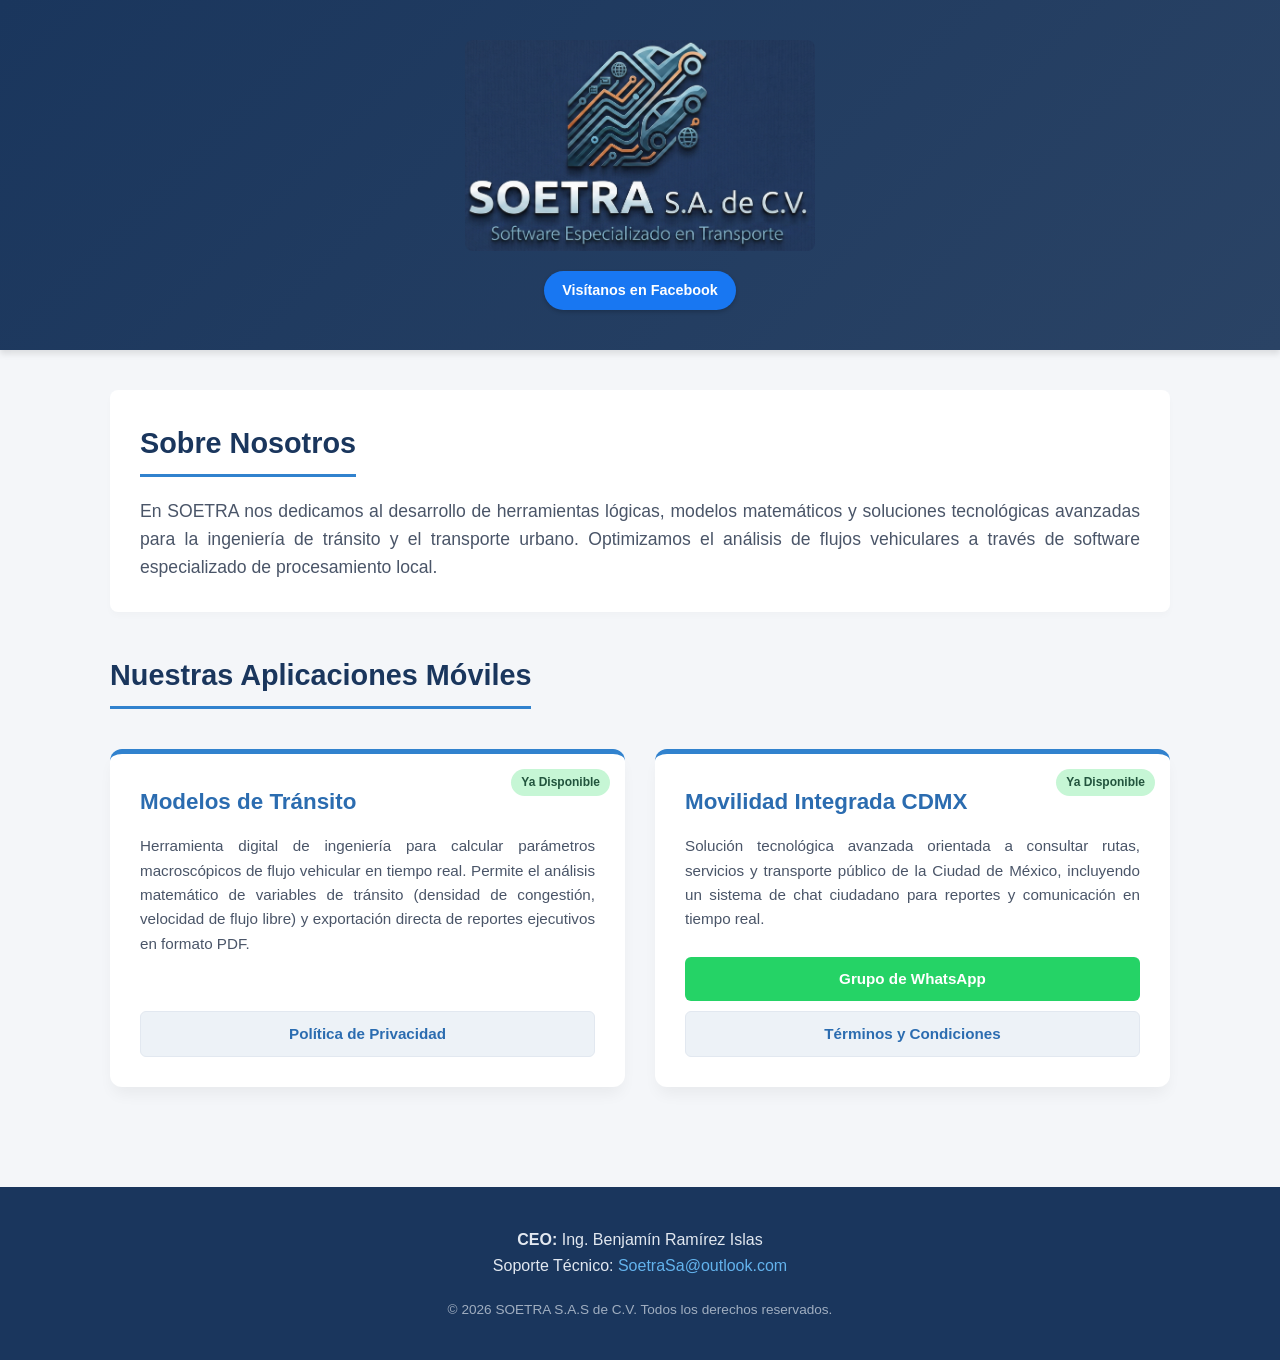
==== index.html @ e03ca2ec "Add files via upload" ====
<!DOCTYPE html>
<html lang="es">
<head>
    <meta charset="UTF-8">
    <meta name="viewport" content="width=device-width, initial-scale=1.0">
    <title>SOETRA S.A.S de C.V. - Software Especializado en Transporte</title>
    <!-- Vinculamos el archivo de estilos -->
    <link rel="stylesheet" href="estilos.css">
</head>
<body>

    <!-- Encabezado con Logotipo y Redes -->
    <header>
        <div class="contenedor-header">
            <!-- Logotipo oficial -->
            <img src="logo.png" alt="SOETRA S.A. de C.V." class="logo-empresa">
            
            <!-- Enlace a Facebook -->
            <div class="redes-header">
                <a href="https://www.facebook.com/people/Soetra-SA-de-CV/61584671135429/?rdid=SdgKqHS3VuUtL88T&share_url=https%3A%2F%2Fwww.facebook.com%2Fshare%2F1E42CCXfKV%2F" class="btn-facebook" target="_blank">
                    Visítanos en Facebook
                </a>
            </div>
        </div>
    </header>

    <!-- Contenido Principal -->
    <main class="contenedor">
        
        <!-- Sección Sobre la Empresa -->
        <section class="seccion-sobre">
            <h2>Sobre Nosotros</h2>
            <p>En SOETRA nos dedicamos al desarrollo de herramientas lógicas, modelos matemáticos y soluciones tecnológicas avanzadas para la ingeniería de tránsito y el transporte urbano. Optimizamos el análisis de flujos vehiculares a través de software especializado de procesamiento local.</p>
        </section>

        <!-- Sección de Aplicaciones -->
        <section class="seccion-apps">
            <h2>Nuestras Aplicaciones Móviles</h2>
            <div class="grid-apps">
                
                <!-- Tarjeta App 1: Modelos de Tránsito -->
                <div class="tarjeta-app">
                    <div class="tarjeta-badge">Ya Disponible</div>
                    <h3>Modelos de Tránsito</h3>
                    <p>Herramienta digital de ingeniería para calcular parámetros macroscópicos de flujo vehicular en tiempo real. Permite el análisis matemático de variables de tránsito (densidad de congestión, velocidad de flujo libre) y exportación directa de reportes ejecutivos en formato PDF.</p>
                    <div class="botones-app">
                        <a href="privacy/modelos-de-transito.html" class="btn btn-secundario" target="_blank">Política de Privacidad</a>
                    </div>
                </div>

                <!-- Tarjeta App 2: Movilidad Integrada CDMX -->
                <div class="tarjeta-app">
                    <div class="tarjeta-badge">Ya Disponible</div>
                    <h3>Movilidad Integrada CDMX</h3>
                    <p>Solución tecnológica avanzada orientada a consultar rutas, servicios y transporte público de la Ciudad de México, incluyendo un sistema de chat ciudadano para reportes y comunicación en tiempo real.</p>
                    <div class="botones-app" style="display: flex; flex-direction: column; gap: 10px;">
                        <a href="https://whatsapp.com/channel/0029VaKtlJN2UPBOA9nvnr1c" class="btn btn-primario" target="_blank">Grupo de WhatsApp</a>
                        <a href="privacy/terminos-movilidad-integrada.html" class="btn btn-secundario" target="_blank">Términos y Condiciones</a>
                    </div>
                </div>

            </div>
        </section>

    </main>

    <!-- Pie de Página -->
    <footer>
        <div class="contenedor-footer">
            <p><strong>CEO:</strong> Ing. Benjamín Ramírez Islas</p>
            <p>Soporte Técnico: <a href="mailto:SoetraSa@outlook.com">SoetraSa@outlook.com</a></p>
            <p class="copyright">&copy; 2026 SOETRA S.A.S de C.V. Todos los derechos reservados.</p>
        </div>
    </footer>

</body>
</html>
---- estilos.css ----
/* --- ESTILOS GENERALES --- */
* {
    box-sizing: border-box;
    margin: 0;
    padding: 0;
}

body {
    font-family: 'Segoe UI', Tahoma, Geneva, Verdana, sans-serif;
    background-color: #f4f6f9;
    color: #2d3748;
    line-height: 1.6;
}

.contenedor {
    max-width: 1100px;
    margin: 0 auto;
    padding: 40px 20px;
}

/* --- ENCABEZADO CON LOGO Y FACEBOOK --- */
header {
    background: linear-gradient(135deg, #1a365d 0%, #2a4365 100%);
    padding: 40px 20px;
    text-align: center;
    box-shadow: 0 4px 6px rgba(0, 0, 0, 0.1);
}

.contenedor-header {
    display: flex;
    flex-direction: column;
    align-items: center;
    gap: 20px;
}

.logo-empresa {
    max-width: 350px;
    height: auto;
    border-radius: 8px;
}

.btn-facebook {
    display: inline-block;
    background-color: #1877f2;
    color: white;
    padding: 8px 18px;
    border-radius: 20px;
    text-decoration: none;
    font-weight: bold;
    font-size: 0.9rem;
    transition: background 0.3s ease;
    box-shadow: 0 2px 4px rgba(0,0,0,0.2);
}

.btn-facebook:hover {
    background-color: #166fe5;
}

/* --- SECCIONES --- */
h2 {
    color: #1a365d;
    margin-bottom: 20px;
    font-size: 1.8rem;
    border-bottom: 3px solid #3182ce;
    padding-bottom: 8px;
    display: inline-block;
}

.seccion-sobre {
    background: white;
    padding: 30px;
    border-radius: 8px;
    margin-bottom: 40px;
    box-shadow: 0 4px 6px rgba(0,0,0,0.02);
}

.seccion-sobre p {
    font-size: 1.1rem;
    color: #4a5568;
    text-align: justify;
}

/* --- GRID DE APLICACIONES --- */
.grid-apps {
    display: grid;
    grid-template-columns: repeat(auto-fit, minmax(320px, 1fr));
    gap: 30px;
    margin-top: 20px;
}

.tarjeta-app {
    background: white;
    padding: 30px;
    border-radius: 12px;
    box-shadow: 0 10px 15px -3px rgba(0, 0, 0, 0.05);
    border-top: 5px solid #3182ce;
    position: relative;
    display: flex;
    flex-direction: column;
    justify-content: space-between;
}

.tarjeta-app h3 {
    color: #2b6cb0;
    margin-bottom: 15px;
    font-size: 1.4rem;
}

.tarjeta-app p {
    color: #4a5568;
    font-size: 0.95rem;
    margin-bottom: 25px;
    text-align: justify;
}

/* Etiquetas (Badges) */
.tarjeta-badge {
    position: absolute;
    top: 15px;
    right: 15px;
    font-size: 0.75rem;
    font-weight: bold;
    padding: 4px 10px;
    border-radius: 20px;
    background-color: #c6f6d5;
    color: #22543d;
}

/* Botones de Apps */
.botones-app {
    margin-top: auto;
}

.btn {
    display: block;
    text-align: center;
    padding: 10px 20px;
    border-radius: 6px;
    text-decoration: none;
    font-weight: bold;
    font-size: 0.95rem;
    transition: all 0.3s ease;
}

.btn-primario {
    background-color: #25d366; /* Color verde oficial de WhatsApp */
    color: white;
}

.btn-primario:hover {
    background-color: #128c7e;
}

.btn-secundario {
    background-color: #edf2f7;
    color: #2b6cb0;
    border: 1px solid #e2e8f0;
}

.btn-secundario:hover {
    background-color: #e2e8f0;
}

/* --- PIE DE PÁGINA (FOOTER) --- */
footer {
    background-color: #1a365d;
    color: #e2e8f0;
    padding: 40px 20px;
    text-align: center;
    margin-top: 60px;
}

.contenedor-footer a {
    color: #63b3ed;
    text-decoration: none;
}

.contenedor-footer a:hover {
    text-decoration: underline;
}

.copyright {
    margin-top: 20px;
    font-size: 0.85rem;
    color: #a0aec0;
}
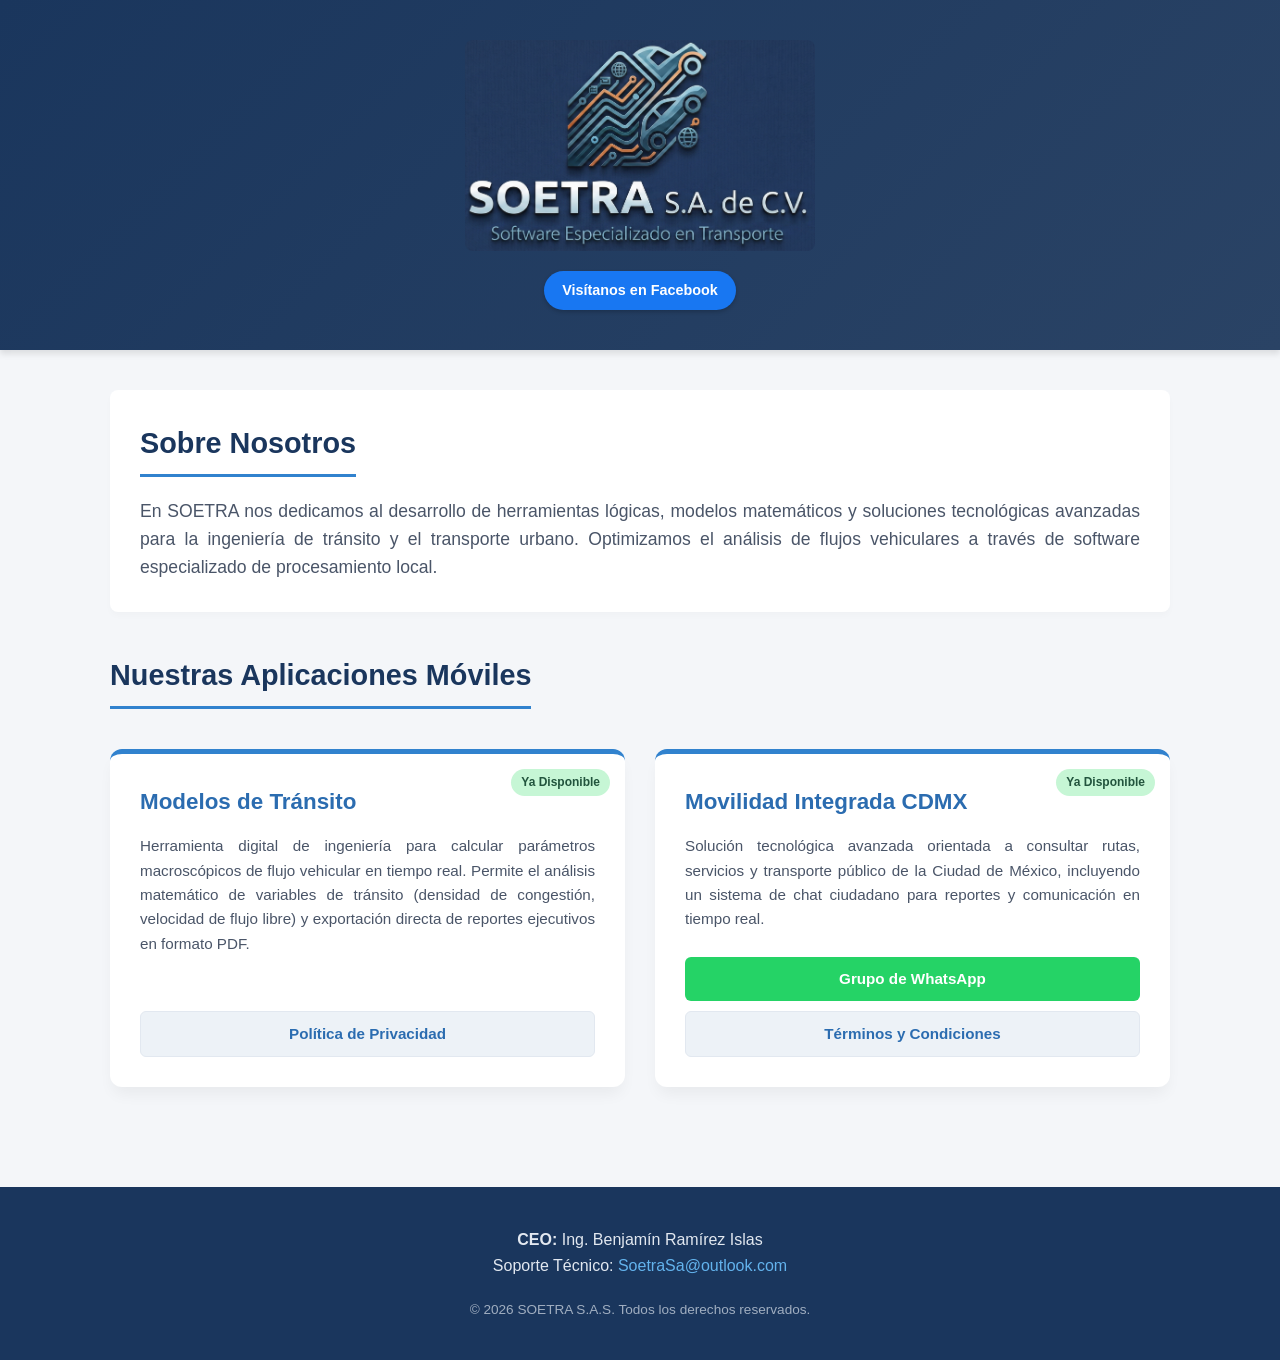
==== commit 3ed6b9f7: "Add files via upload" ====
--- a/index.html
+++ b/index.html
@@ -3,7 +3,7 @@
 <head>
     <meta charset="UTF-8">
     <meta name="viewport" content="width=device-width, initial-scale=1.0">
-    <title>SOETRA S.A.S de C.V. - Software Especializado en Transporte</title>
+    <title>SOETRA S.A.S. - Software Especializado en Transporte</title>
     <!-- Vinculamos el archivo de estilos -->
     <link rel="stylesheet" href="estilos.css">
 </head>
@@ -13,7 +13,7 @@
     <header>
         <div class="contenedor-header">
             <!-- Logotipo oficial -->
-            <img src="logo.png" alt="SOETRA S.A. de C.V." class="logo-empresa">
+            <img src="logo.png" alt="SOETRA S.A.S." class="logo-empresa">
             
             <!-- Enlace a Facebook -->
             <div class="redes-header">
@@ -69,7 +69,7 @@
         <div class="contenedor-footer">
             <p><strong>CEO:</strong> Ing. Benjamín Ramírez Islas</p>
             <p>Soporte Técnico: <a href="mailto:SoetraSa@outlook.com">SoetraSa@outlook.com</a></p>
-            <p class="copyright">&copy; 2026 SOETRA S.A.S de C.V. Todos los derechos reservados.</p>
+            <p class="copyright">&copy; 2026 SOETRA S.A.S. Todos los derechos reservados.</p>
         </div>
     </footer>
 
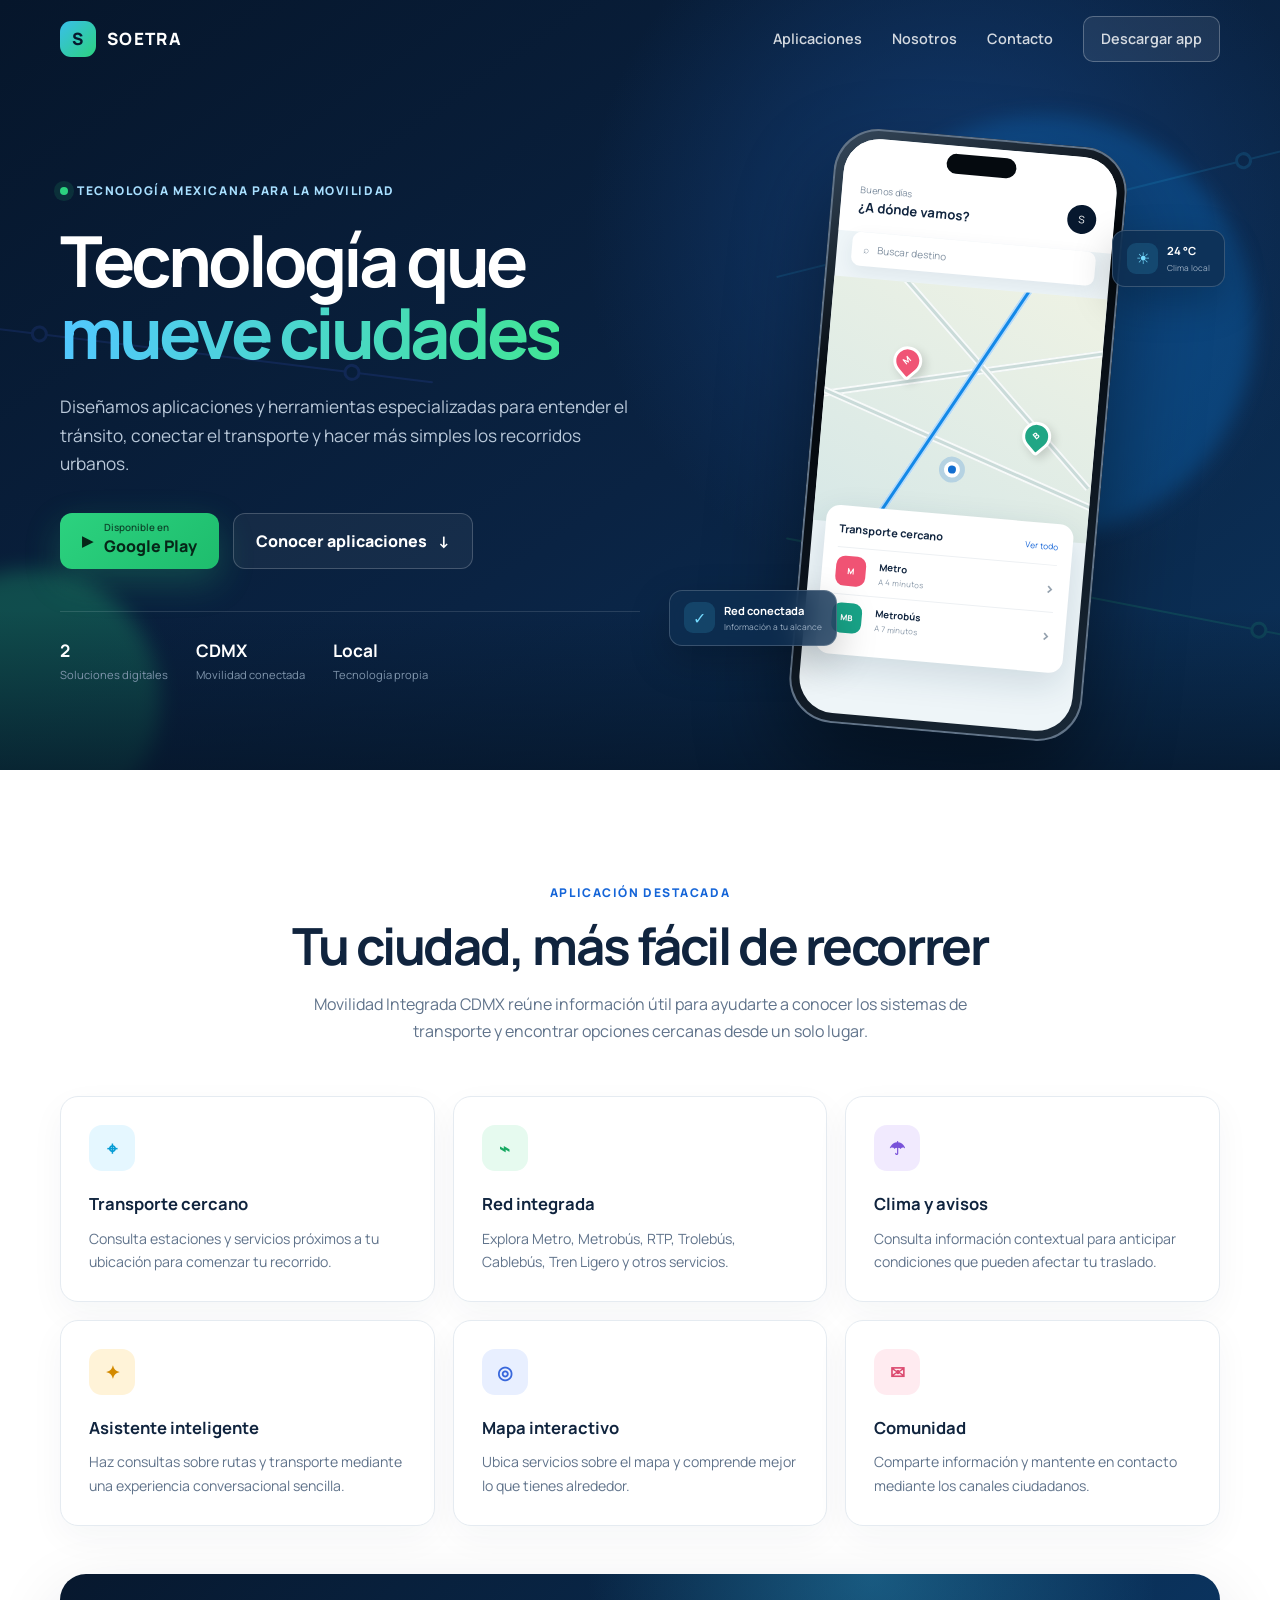
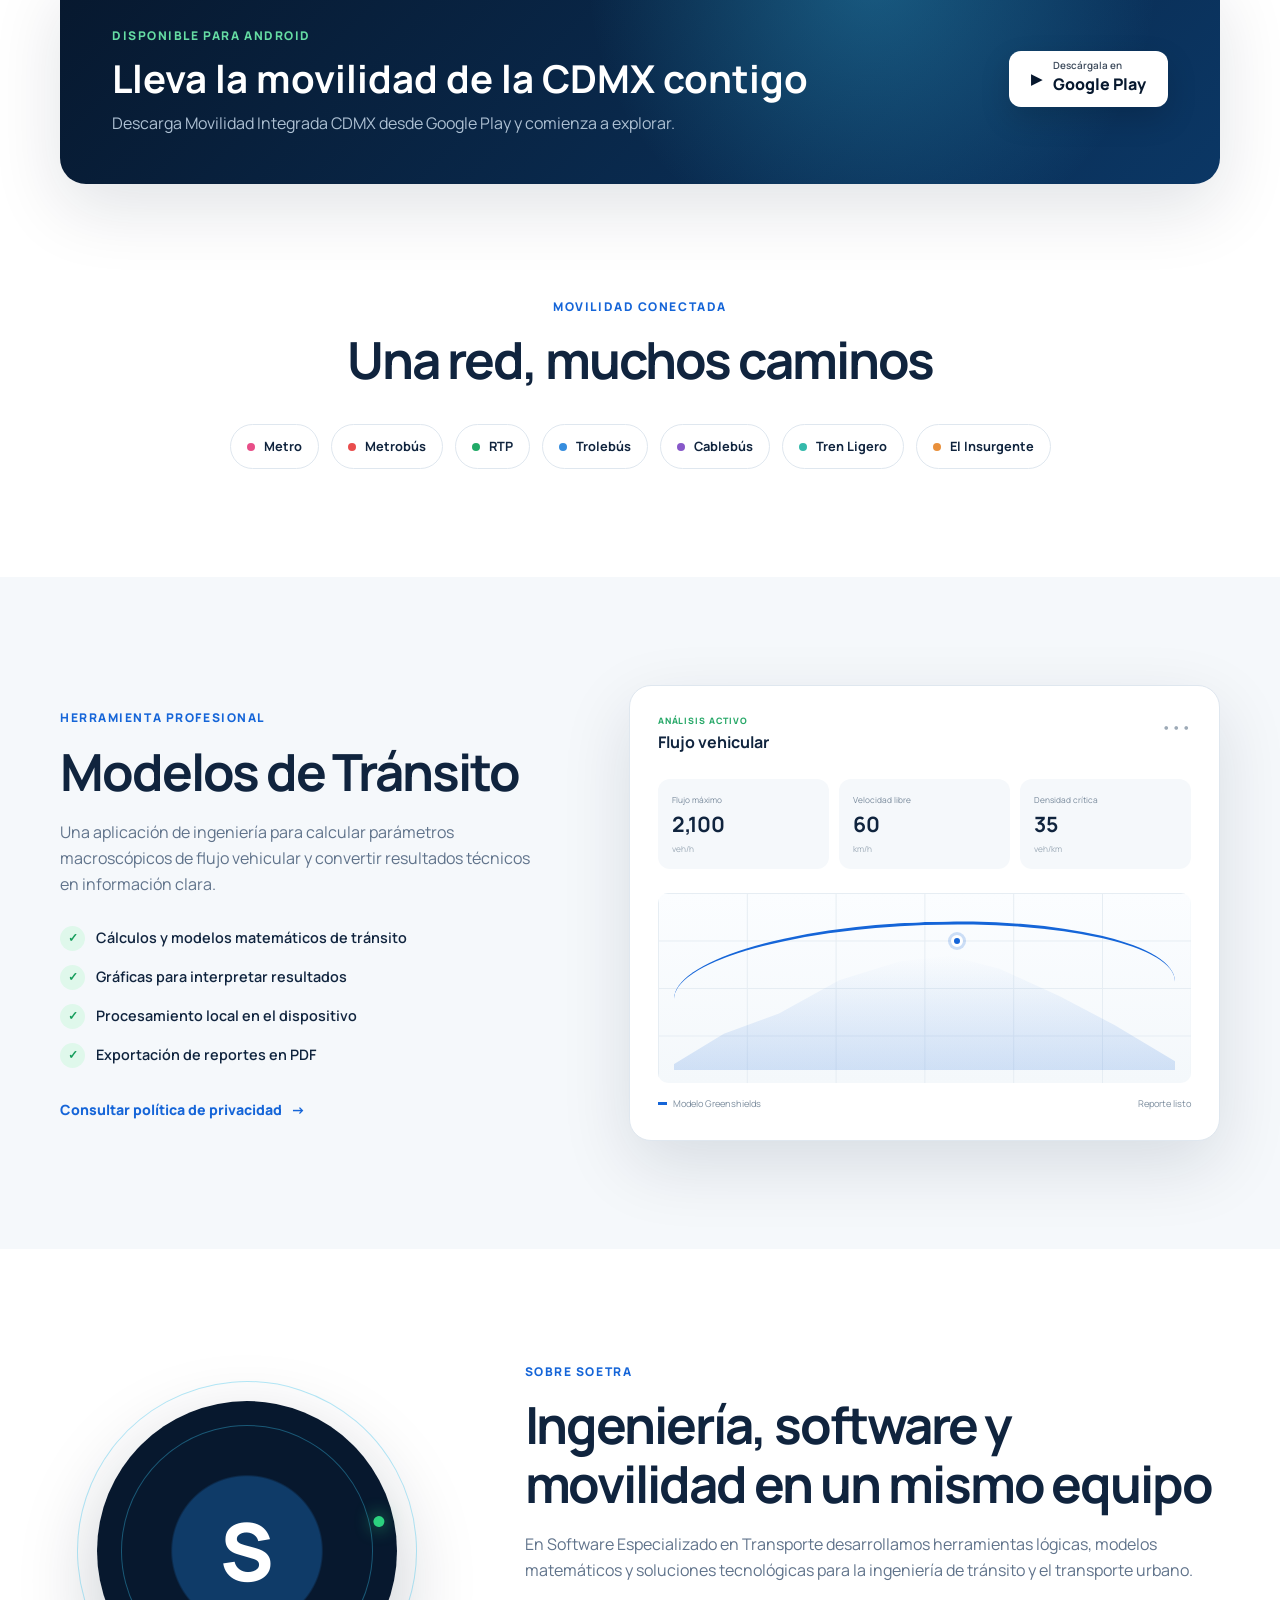
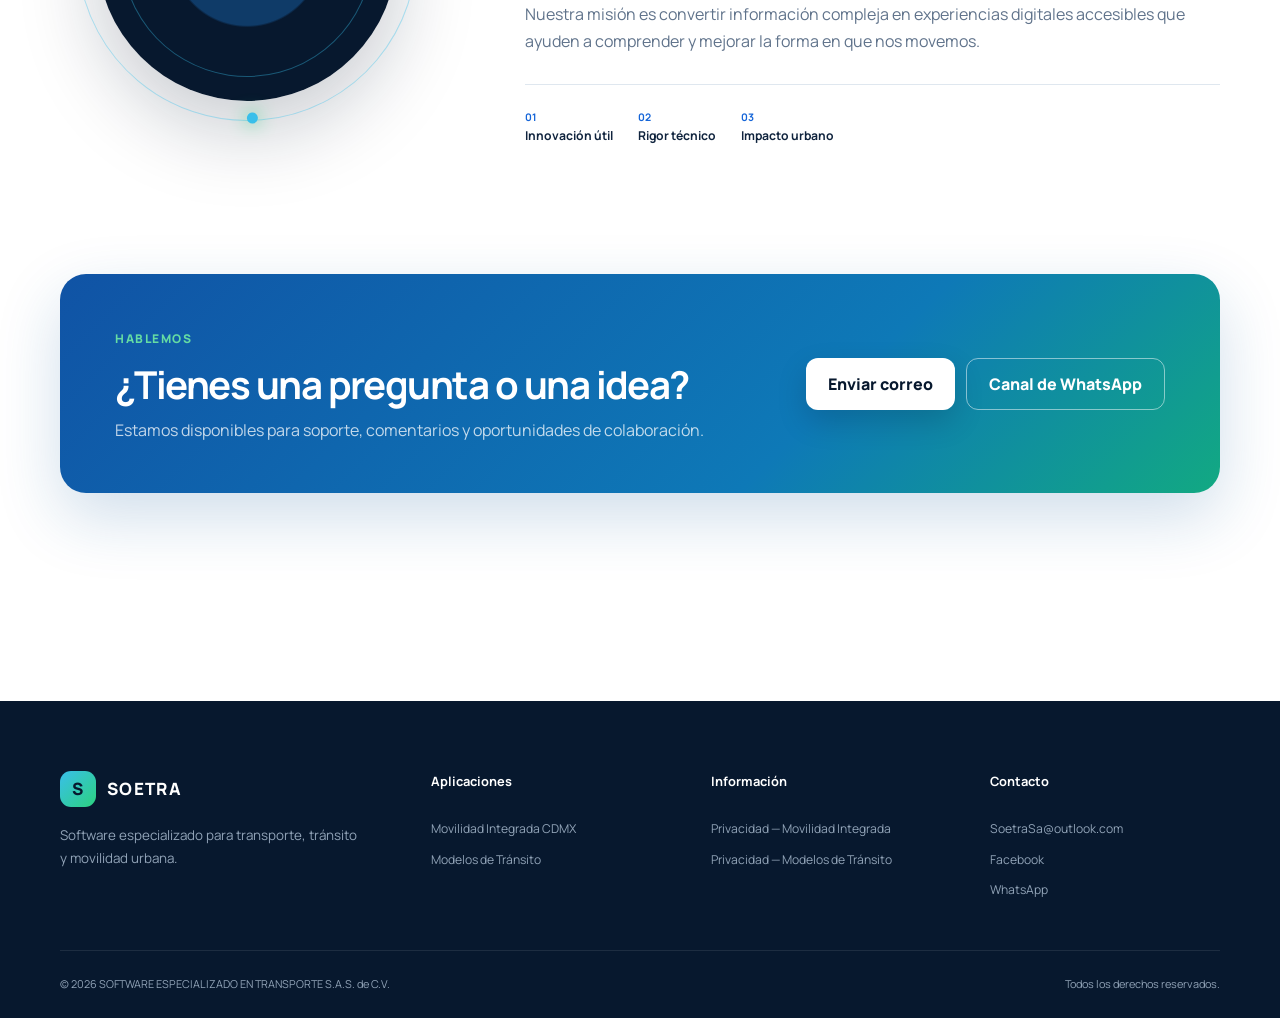
==== commit e315a028: "Add files via upload" ====
--- a/index.html
+++ b/index.html
@@ -1,77 +1,293 @@
-<!DOCTYPE html>
-<html lang="es">
-<head>
-    <meta charset="UTF-8">
-    <meta name="viewport" content="width=device-width, initial-scale=1.0">
-    <title>SOETRA S.A.S. - Software Especializado en Transporte</title>
-    <!-- Vinculamos el archivo de estilos -->
-    <link rel="stylesheet" href="estilos.css">
-</head>
-<body>
-
-    <!-- Encabezado con Logotipo y Redes -->
-    <header>
-        <div class="contenedor-header">
-            <!-- Logotipo oficial -->
-            <img src="logo.png" alt="SOETRA S.A.S." class="logo-empresa">
-            
-            <!-- Enlace a Facebook -->
-            <div class="redes-header">
-                <a href="https://www.facebook.com/people/Soetra-SA-de-CV/61584671135429/?rdid=SdgKqHS3VuUtL88T&share_url=https%3A%2F%2Fwww.facebook.com%2Fshare%2F1E42CCXfKV%2F" class="btn-facebook" target="_blank">
-                    Visítanos en Facebook
-                </a>
-            </div>
-        </div>
-    </header>
-
-    <!-- Contenido Principal -->
-    <main class="contenedor">
-        
-        <!-- Sección Sobre la Empresa -->
-        <section class="seccion-sobre">
-            <h2>Sobre Nosotros</h2>
-            <p>En SOETRA nos dedicamos al desarrollo de herramientas lógicas, modelos matemáticos y soluciones tecnológicas avanzadas para la ingeniería de tránsito y el transporte urbano. Optimizamos el análisis de flujos vehiculares a través de software especializado de procesamiento local.</p>
-        </section>
-
-        <!-- Sección de Aplicaciones -->
-        <section class="seccion-apps">
-            <h2>Nuestras Aplicaciones Móviles</h2>
-            <div class="grid-apps">
-                
-                <!-- Tarjeta App 1: Modelos de Tránsito -->
-                <div class="tarjeta-app">
-                    <div class="tarjeta-badge">Ya Disponible</div>
-                    <h3>Modelos de Tránsito</h3>
-                    <p>Herramienta digital de ingeniería para calcular parámetros macroscópicos de flujo vehicular en tiempo real. Permite el análisis matemático de variables de tránsito (densidad de congestión, velocidad de flujo libre) y exportación directa de reportes ejecutivos en formato PDF.</p>
-                    <div class="botones-app">
-                        <a href="privacy/modelos-de-transito.html" class="btn btn-secundario" target="_blank">Política de Privacidad</a>
-                    </div>
-                </div>
-
-                <!-- Tarjeta App 2: Movilidad Integrada CDMX -->
-                <div class="tarjeta-app">
-                    <div class="tarjeta-badge">Ya Disponible</div>
-                    <h3>Movilidad Integrada CDMX</h3>
-                    <p>Solución tecnológica avanzada orientada a consultar rutas, servicios y transporte público de la Ciudad de México, incluyendo un sistema de chat ciudadano para reportes y comunicación en tiempo real.</p>
-                    <div class="botones-app" style="display: flex; flex-direction: column; gap: 10px;">
-                        <a href="https://whatsapp.com/channel/0029VaKtlJN2UPBOA9nvnr1c" class="btn btn-primario" target="_blank">Grupo de WhatsApp</a>
-                        <a href="privacy/terminos-movilidad-integrada.html" class="btn btn-secundario" target="_blank">Términos y Condiciones</a>
-                    </div>
-                </div>
-
-            </div>
-        </section>
-
-    </main>
-
-    <!-- Pie de Página -->
-    <footer>
-        <div class="contenedor-footer">
-            <p><strong>CEO:</strong> Ing. Benjamín Ramírez Islas</p>
-            <p>Soporte Técnico: <a href="mailto:SoetraSa@outlook.com">SoetraSa@outlook.com</a></p>
-            <p class="copyright">&copy; 2026 SOETRA S.A.S. Todos los derechos reservados.</p>
-        </div>
-    </footer>
-
-</body>
-</html>+<!doctype html>
+<html lang="es">
+<head>
+  <meta charset="UTF-8">
+  <meta name="viewport" content="width=device-width, initial-scale=1">
+  <meta name="theme-color" content="#07182e">
+  <meta name="description" content="SOETRA desarrolla soluciones tecnológicas para la movilidad urbana, la ingeniería de tránsito y el transporte público.">
+  <meta property="og:type" content="website">
+  <meta property="og:locale" content="es_MX">
+  <meta property="og:title" content="SOETRA | Tecnología que mueve ciudades">
+  <meta property="og:description" content="Aplicaciones y herramientas especializadas para movilidad urbana, tránsito y transporte.">
+  <meta property="og:image" content="og.png">
+  <meta name="twitter:card" content="summary_large_image">
+  <meta name="twitter:title" content="SOETRA | Tecnología que mueve ciudades">
+  <meta name="twitter:description" content="Conoce Movilidad Integrada CDMX y nuestras soluciones para transporte e ingeniería.">
+  <meta name="twitter:image" content="og.png">
+  <title>SOETRA | Tecnología que mueve ciudades</title>
+  <link rel="icon" href="favicon.png" type="image/png">
+  <link rel="preconnect" href="https://fonts.googleapis.com">
+  <link rel="preconnect" href="https://fonts.gstatic.com" crossorigin>
+  <link href="https://fonts.googleapis.com/css2?family=Manrope:wght@400;500;600;700;800&display=swap" rel="stylesheet">
+  <link rel="stylesheet" href="estilos.css">
+  <script src="script.js" defer></script>
+</head>
+<body>
+  <a class="skip-link" href="#contenido">Saltar al contenido</a>
+
+  <header class="site-header" id="inicio">
+    <nav class="nav container" aria-label="Navegación principal">
+      <a class="brand" href="#inicio" aria-label="SOETRA, inicio">
+        <span class="brand-mark" aria-hidden="true">S</span>
+        <span>SOETRA</span>
+      </a>
+
+      <button class="menu-toggle" type="button" aria-expanded="false" aria-controls="nav-links" aria-label="Abrir menú">
+        <span></span><span></span><span></span>
+      </button>
+
+      <div class="nav-links" id="nav-links">
+        <a href="#aplicaciones">Aplicaciones</a>
+        <a href="#nosotros">Nosotros</a>
+        <a href="#contacto">Contacto</a>
+        <a class="nav-cta" href="https://play.google.com/store/apps/details?id=com.benjaminramirezislas.movilidadintegradacdmx" target="_blank" rel="noopener">Descargar app</a>
+      </div>
+    </nav>
+  </header>
+
+  <main id="contenido">
+    <section class="hero">
+      <div class="hero-glow hero-glow-one"></div>
+      <div class="hero-glow hero-glow-two"></div>
+      <div class="route-lines" aria-hidden="true">
+        <span class="route route-one"></span>
+        <span class="route route-two"></span>
+        <span class="route route-three"></span>
+      </div>
+
+      <div class="container hero-grid">
+        <div class="hero-copy reveal">
+          <span class="eyebrow"><span class="status-dot"></span> Tecnología mexicana para la movilidad</span>
+          <h1>Tecnología que <span>mueve ciudades</span></h1>
+          <p>Diseñamos aplicaciones y herramientas especializadas para entender el tránsito, conectar el transporte y hacer más simples los recorridos urbanos.</p>
+          <div class="hero-actions">
+            <a class="button button-primary" href="https://play.google.com/store/apps/details?id=com.benjaminramirezislas.movilidadintegradacdmx" target="_blank" rel="noopener">
+              <span class="play-icon" aria-hidden="true">▶</span>
+              <span><small>Disponible en</small>Google Play</span>
+            </a>
+            <a class="button button-ghost" href="#aplicaciones">Conocer aplicaciones <span aria-hidden="true">↓</span></a>
+          </div>
+          <div class="hero-proof">
+            <div><strong>2</strong><span>Soluciones digitales</span></div>
+            <div><strong>CDMX</strong><span>Movilidad conectada</span></div>
+            <div><strong>Local</strong><span>Tecnología propia</span></div>
+          </div>
+        </div>
+
+        <div class="hero-visual reveal" aria-label="Vista conceptual de Movilidad Integrada CDMX">
+          <div class="phone">
+            <div class="phone-speaker"></div>
+            <div class="phone-screen">
+              <div class="app-top">
+                <div>
+                  <small>Buenos días</small>
+                  <strong>¿A dónde vamos?</strong>
+                </div>
+                <span class="avatar">S</span>
+              </div>
+              <div class="search-bar"><span>⌕</span> Buscar destino</div>
+              <div class="map">
+                <span class="map-road road-a"></span>
+                <span class="map-road road-b"></span>
+                <span class="map-road road-c"></span>
+                <span class="map-route"></span>
+                <span class="pin pin-a">M</span>
+                <span class="pin pin-b">B</span>
+                <span class="location-dot"></span>
+              </div>
+              <div class="nearby-card">
+                <div class="nearby-title"><strong>Transporte cercano</strong><span>Ver todo</span></div>
+                <div class="transport-row">
+                  <span class="transport-icon metro">M</span>
+                  <div><strong>Metro</strong><small>A 4 minutos</small></div>
+                  <b>›</b>
+                </div>
+                <div class="transport-row">
+                  <span class="transport-icon bus">MB</span>
+                  <div><strong>Metrobús</strong><small>A 7 minutos</small></div>
+                  <b>›</b>
+                </div>
+              </div>
+            </div>
+          </div>
+          <div class="floating-card weather"><span>☀</span><div><strong>24 °C</strong><small>Clima local</small></div></div>
+          <div class="floating-card alert"><span>✓</span><div><strong>Red conectada</strong><small>Información a tu alcance</small></div></div>
+        </div>
+      </div>
+    </section>
+
+    <section class="featured section" id="aplicaciones">
+      <div class="container">
+        <div class="section-heading reveal">
+          <span class="kicker">Aplicación destacada</span>
+          <h2>Tu ciudad, más fácil de recorrer</h2>
+          <p>Movilidad Integrada CDMX reúne información útil para ayudarte a conocer los sistemas de transporte y encontrar opciones cercanas desde un solo lugar.</p>
+        </div>
+
+        <div class="feature-grid">
+          <article class="feature-card reveal">
+            <span class="feature-icon cyan" aria-hidden="true">⌖</span>
+            <h3>Transporte cercano</h3>
+            <p>Consulta estaciones y servicios próximos a tu ubicación para comenzar tu recorrido.</p>
+          </article>
+          <article class="feature-card reveal">
+            <span class="feature-icon green" aria-hidden="true">⌁</span>
+            <h3>Red integrada</h3>
+            <p>Explora Metro, Metrobús, RTP, Trolebús, Cablebús, Tren Ligero y otros servicios.</p>
+          </article>
+          <article class="feature-card reveal">
+            <span class="feature-icon violet" aria-hidden="true">☂</span>
+            <h3>Clima y avisos</h3>
+            <p>Consulta información contextual para anticipar condiciones que pueden afectar tu traslado.</p>
+          </article>
+          <article class="feature-card reveal">
+            <span class="feature-icon amber" aria-hidden="true">✦</span>
+            <h3>Asistente inteligente</h3>
+            <p>Haz consultas sobre rutas y transporte mediante una experiencia conversacional sencilla.</p>
+          </article>
+          <article class="feature-card reveal">
+            <span class="feature-icon blue" aria-hidden="true">◎</span>
+            <h3>Mapa interactivo</h3>
+            <p>Ubica servicios sobre el mapa y comprende mejor lo que tienes alrededor.</p>
+          </article>
+          <article class="feature-card reveal">
+            <span class="feature-icon rose" aria-hidden="true">✉</span>
+            <h3>Comunidad</h3>
+            <p>Comparte información y mantente en contacto mediante los canales ciudadanos.</p>
+          </article>
+        </div>
+
+        <div class="download-banner reveal">
+          <div>
+            <span class="kicker light">Disponible para Android</span>
+            <h2>Lleva la movilidad de la CDMX contigo</h2>
+            <p>Descarga Movilidad Integrada CDMX desde Google Play y comienza a explorar.</p>
+          </div>
+          <a class="button button-light" href="https://play.google.com/store/apps/details?id=com.benjaminramirezislas.movilidadintegradacdmx" target="_blank" rel="noopener">
+            <span class="play-icon" aria-hidden="true">▶</span>
+            <span><small>Descárgala en</small>Google Play</span>
+          </a>
+        </div>
+      </div>
+    </section>
+
+    <section class="network section">
+      <div class="container">
+        <div class="section-heading compact reveal">
+          <span class="kicker">Movilidad conectada</span>
+          <h2>Una red, muchos caminos</h2>
+        </div>
+        <div class="network-list reveal" aria-label="Sistemas de transporte">
+          <span><b class="line line-pink"></b>Metro</span>
+          <span><b class="line line-red"></b>Metrobús</span>
+          <span><b class="line line-green"></b>RTP</span>
+          <span><b class="line line-blue"></b>Trolebús</span>
+          <span><b class="line line-purple"></b>Cablebús</span>
+          <span><b class="line line-teal"></b>Tren Ligero</span>
+          <span><b class="line line-orange"></b>El Insurgente</span>
+        </div>
+      </div>
+    </section>
+
+    <section class="models section">
+      <div class="container product-grid">
+        <div class="product-copy reveal">
+          <span class="kicker">Herramienta profesional</span>
+          <h2>Modelos de Tránsito</h2>
+          <p>Una aplicación de ingeniería para calcular parámetros macroscópicos de flujo vehicular y convertir resultados técnicos en información clara.</p>
+          <ul class="check-list">
+            <li><span>✓</span>Cálculos y modelos matemáticos de tránsito</li>
+            <li><span>✓</span>Gráficas para interpretar resultados</li>
+            <li><span>✓</span>Procesamiento local en el dispositivo</li>
+            <li><span>✓</span>Exportación de reportes en PDF</li>
+          </ul>
+          <a class="text-link" href="privacy/modelos-de-transito.html">Consultar política de privacidad <span>→</span></a>
+        </div>
+        <div class="dashboard-card reveal" aria-label="Representación de análisis de flujo vehicular">
+          <div class="dashboard-head"><div><small>ANÁLISIS ACTIVO</small><strong>Flujo vehicular</strong></div><span>•••</span></div>
+          <div class="metrics">
+            <div><small>Flujo máximo</small><strong>2,100</strong><span>veh/h</span></div>
+            <div><small>Velocidad libre</small><strong>60</strong><span>km/h</span></div>
+            <div><small>Densidad crítica</small><strong>35</strong><span>veh/km</span></div>
+          </div>
+          <div class="chart">
+            <div class="chart-grid"></div>
+            <div class="chart-area"></div>
+            <div class="chart-line"></div>
+            <span class="chart-point"></span>
+          </div>
+          <div class="chart-legend"><span><b></b>Modelo Greenshields</span><span>Reporte listo</span></div>
+        </div>
+      </div>
+    </section>
+
+    <section class="about section" id="nosotros">
+      <div class="container about-grid">
+        <div class="about-mark reveal" aria-hidden="true">
+          <span>S</span>
+          <i class="orbit orbit-one"></i>
+          <i class="orbit orbit-two"></i>
+        </div>
+        <div class="about-copy reveal">
+          <span class="kicker">Sobre SOETRA</span>
+          <h2>Ingeniería, software y movilidad en un mismo equipo</h2>
+          <p>En Software Especializado en Transporte desarrollamos herramientas lógicas, modelos matemáticos y soluciones tecnológicas para la ingeniería de tránsito y el transporte urbano.</p>
+          <p>Nuestra misión es convertir información compleja en experiencias digitales accesibles que ayuden a comprender y mejorar la forma en que nos movemos.</p>
+          <div class="values">
+            <span><b>01</b>Innovación útil</span>
+            <span><b>02</b>Rigor técnico</span>
+            <span><b>03</b>Impacto urbano</span>
+          </div>
+        </div>
+      </div>
+    </section>
+
+    <section class="contact section" id="contacto">
+      <div class="container contact-card reveal">
+        <div>
+          <span class="kicker light">Hablemos</span>
+          <h2>¿Tienes una pregunta o una idea?</h2>
+          <p>Estamos disponibles para soporte, comentarios y oportunidades de colaboración.</p>
+        </div>
+        <div class="contact-actions">
+          <a class="button button-light" href="mailto:SoetraSa@outlook.com">Enviar correo</a>
+          <a class="button button-outline-light" href="https://whatsapp.com/channel/0029VaKtlJN2UPBOA9nvnr1c" target="_blank" rel="noopener">Canal de WhatsApp</a>
+        </div>
+      </div>
+    </section>
+  </main>
+
+  <footer>
+    <div class="container footer-grid">
+      <div class="footer-brand">
+        <a class="brand brand-light" href="#inicio"><span class="brand-mark">S</span><span>SOETRA</span></a>
+        <p>Software especializado para transporte, tránsito y movilidad urbana.</p>
+      </div>
+      <div>
+        <h3>Aplicaciones</h3>
+        <a href="https://play.google.com/store/apps/details?id=com.benjaminramirezislas.movilidadintegradacdmx" target="_blank" rel="noopener">Movilidad Integrada CDMX</a>
+        <a href="#aplicaciones">Modelos de Tránsito</a>
+      </div>
+      <div>
+        <h3>Información</h3>
+        <a href="privacy/movilidad-integrada.html">Privacidad — Movilidad Integrada</a>
+        <a href="privacy/modelos-de-transito.html">Privacidad — Modelos de Tránsito</a>
+      </div>
+      <div>
+        <h3>Contacto</h3>
+        <a href="mailto:SoetraSa@outlook.com">SoetraSa@outlook.com</a>
+        <a href="https://www.facebook.com/people/Soetra-SA-de-CV/61584671135429/" target="_blank" rel="noopener">Facebook</a>
+        <a href="https://whatsapp.com/channel/0029VaKtlJN2UPBOA9nvnr1c" target="_blank" rel="noopener">WhatsApp</a>
+      </div>
+    </div>
+    <div class="container footer-bottom">
+      <p>© <span id="year">2026</span> SOFTWARE ESPECIALIZADO EN TRANSPORTE S.A.S. de C.V.</p>
+      <p>Todos los derechos reservados.</p>
+    </div>
+  </footer>
+
+  <a class="mobile-download" href="https://play.google.com/store/apps/details?id=com.benjaminramirezislas.movilidadintegradacdmx" target="_blank" rel="noopener" aria-label="Descargar Movilidad Integrada CDMX en Google Play">
+    <span>▶</span> Descargar app
+  </a>
+</body>
+</html>
--- a/estilos.css
+++ b/estilos.css
@@ -1,186 +1,181 @@
-/* --- ESTILOS GENERALES --- */
-* {
-    box-sizing: border-box;
-    margin: 0;
-    padding: 0;
-}
-
-body {
-    font-family: 'Segoe UI', Tahoma, Geneva, Verdana, sans-serif;
-    background-color: #f4f6f9;
-    color: #2d3748;
-    line-height: 1.6;
-}
-
-.contenedor {
-    max-width: 1100px;
-    margin: 0 auto;
-    padding: 40px 20px;
-}
-
-/* --- ENCABEZADO CON LOGO Y FACEBOOK --- */
-header {
-    background: linear-gradient(135deg, #1a365d 0%, #2a4365 100%);
-    padding: 40px 20px;
-    text-align: center;
-    box-shadow: 0 4px 6px rgba(0, 0, 0, 0.1);
-}
-
-.contenedor-header {
-    display: flex;
-    flex-direction: column;
-    align-items: center;
-    gap: 20px;
-}
-
-.logo-empresa {
-    max-width: 350px;
-    height: auto;
-    border-radius: 8px;
-}
-
-.btn-facebook {
-    display: inline-block;
-    background-color: #1877f2;
-    color: white;
-    padding: 8px 18px;
-    border-radius: 20px;
-    text-decoration: none;
-    font-weight: bold;
-    font-size: 0.9rem;
-    transition: background 0.3s ease;
-    box-shadow: 0 2px 4px rgba(0,0,0,0.2);
-}
-
-.btn-facebook:hover {
-    background-color: #166fe5;
-}
-
-/* --- SECCIONES --- */
-h2 {
-    color: #1a365d;
-    margin-bottom: 20px;
-    font-size: 1.8rem;
-    border-bottom: 3px solid #3182ce;
-    padding-bottom: 8px;
-    display: inline-block;
-}
-
-.seccion-sobre {
-    background: white;
-    padding: 30px;
-    border-radius: 8px;
-    margin-bottom: 40px;
-    box-shadow: 0 4px 6px rgba(0,0,0,0.02);
-}
-
-.seccion-sobre p {
-    font-size: 1.1rem;
-    color: #4a5568;
-    text-align: justify;
-}
-
-/* --- GRID DE APLICACIONES --- */
-.grid-apps {
-    display: grid;
-    grid-template-columns: repeat(auto-fit, minmax(320px, 1fr));
-    gap: 30px;
-    margin-top: 20px;
-}
-
-.tarjeta-app {
-    background: white;
-    padding: 30px;
-    border-radius: 12px;
-    box-shadow: 0 10px 15px -3px rgba(0, 0, 0, 0.05);
-    border-top: 5px solid #3182ce;
-    position: relative;
-    display: flex;
-    flex-direction: column;
-    justify-content: space-between;
-}
-
-.tarjeta-app h3 {
-    color: #2b6cb0;
-    margin-bottom: 15px;
-    font-size: 1.4rem;
-}
-
-.tarjeta-app p {
-    color: #4a5568;
-    font-size: 0.95rem;
-    margin-bottom: 25px;
-    text-align: justify;
-}
-
-/* Etiquetas (Badges) */
-.tarjeta-badge {
-    position: absolute;
-    top: 15px;
-    right: 15px;
-    font-size: 0.75rem;
-    font-weight: bold;
-    padding: 4px 10px;
-    border-radius: 20px;
-    background-color: #c6f6d5;
-    color: #22543d;
-}
-
-/* Botones de Apps */
-.botones-app {
-    margin-top: auto;
-}
-
-.btn {
-    display: block;
-    text-align: center;
-    padding: 10px 20px;
-    border-radius: 6px;
-    text-decoration: none;
-    font-weight: bold;
-    font-size: 0.95rem;
-    transition: all 0.3s ease;
-}
-
-.btn-primario {
-    background-color: #25d366; /* Color verde oficial de WhatsApp */
-    color: white;
-}
-
-.btn-primario:hover {
-    background-color: #128c7e;
-}
-
-.btn-secundario {
-    background-color: #edf2f7;
-    color: #2b6cb0;
-    border: 1px solid #e2e8f0;
-}
-
-.btn-secundario:hover {
-    background-color: #e2e8f0;
-}
-
-/* --- PIE DE PÁGINA (FOOTER) --- */
-footer {
-    background-color: #1a365d;
-    color: #e2e8f0;
-    padding: 40px 20px;
-    text-align: center;
-    margin-top: 60px;
-}
-
-.contenedor-footer a {
-    color: #63b3ed;
-    text-decoration: none;
-}
-
-.contenedor-footer a:hover {
-    text-decoration: underline;
-}
-
-.copyright {
-    margin-top: 20px;
-    font-size: 0.85rem;
-    color: #a0aec0;
-}+:root {
+  --navy: #07182e;
+  --navy-2: #0b2445;
+  --blue: #1565d8;
+  --cyan: #39bfea;
+  --green: #2cd27f;
+  --ink: #10243e;
+  --muted: #60738b;
+  --line: #dfe7ef;
+  --paper: #f5f8fb;
+  --white: #fff;
+  --shadow: 0 24px 70px rgba(7, 24, 46, .12);
+}
+
+* { box-sizing: border-box; margin: 0; padding: 0; }
+html { scroll-behavior: smooth; }
+body {
+  font-family: "Manrope", "Segoe UI", sans-serif;
+  color: var(--ink);
+  background: var(--white);
+  line-height: 1.65;
+  overflow-x: hidden;
+}
+a { color: inherit; }
+button, a { -webkit-tap-highlight-color: transparent; }
+.container { width: min(1160px, calc(100% - 40px)); margin-inline: auto; }
+.section { padding: 108px 0; }
+.skip-link { position: fixed; left: 16px; top: -100px; z-index: 999; background: #fff; padding: 12px 18px; border-radius: 8px; }
+.skip-link:focus { top: 16px; }
+
+.site-header {
+  position: fixed;
+  inset: 0 0 auto;
+  z-index: 100;
+  transition: background .25s, box-shadow .25s;
+}
+.site-header.scrolled { background: rgba(7, 24, 46, .94); box-shadow: 0 10px 30px rgba(0, 0, 0, .14); backdrop-filter: blur(14px); }
+.nav { height: 78px; display: flex; align-items: center; justify-content: space-between; }
+.brand { display: inline-flex; align-items: center; gap: 11px; color: #fff; text-decoration: none; font-size: 1.06rem; font-weight: 800; letter-spacing: .08em; }
+.brand-mark {
+  width: 36px; height: 36px; display: grid; place-items: center; border-radius: 11px;
+  background: linear-gradient(135deg, var(--cyan), var(--green)); color: var(--navy); font-weight: 800;
+}
+.nav-links { display: flex; align-items: center; gap: 30px; color: rgba(255,255,255,.82); font-size: .9rem; font-weight: 600; }
+.nav-links a { text-decoration: none; transition: color .2s; }
+.nav-links a:hover { color: #fff; }
+.nav-cta { padding: 10px 17px; border: 1px solid rgba(255,255,255,.26); border-radius: 10px; background: rgba(255,255,255,.08); }
+.menu-toggle { display: none; border: 0; background: none; width: 42px; height: 42px; padding: 10px; }
+.menu-toggle span { display: block; height: 2px; background: #fff; margin: 5px 0; }
+
+.hero { position: relative; min-height: 770px; display: grid; align-items: center; overflow: hidden; color: white; background: radial-gradient(circle at 75% 30%, #123b71 0, transparent 34%), linear-gradient(145deg, #06162b 0%, #0a2343 56%, #0b3159 100%); }
+.hero::after { content:""; position: absolute; inset: auto 0 0; height: 160px; background: linear-gradient(to top, rgba(5,20,38,.7), transparent); }
+.hero-grid { position: relative; z-index: 3; display: grid; grid-template-columns: 1.05fr .95fr; align-items: center; gap: 56px; padding-top: 100px; }
+.hero-copy { padding: 60px 0 70px; }
+.eyebrow, .kicker { display: inline-flex; align-items: center; gap: 9px; color: var(--blue); font-size: .75rem; font-weight: 800; letter-spacing: .13em; text-transform: uppercase; }
+.eyebrow { color: #a8dfff; margin-bottom: 24px; }
+.status-dot { width: 8px; height: 8px; border-radius: 50%; background: var(--green); box-shadow: 0 0 0 6px rgba(44,210,127,.12); }
+.hero h1 { max-width: 650px; font-size: clamp(3.1rem, 5.5vw, 5.5rem); line-height: 1.02; letter-spacing: -.055em; }
+.hero h1 span { color: transparent; background: linear-gradient(90deg, #52c8ff, #42e596); background-clip: text; }
+.hero-copy > p { max-width: 620px; margin-top: 25px; color: #b9c8d9; font-size: 1.08rem; }
+.hero-actions { display: flex; gap: 14px; margin-top: 34px; }
+.button { min-height: 52px; display: inline-flex; align-items: center; justify-content: center; gap: 11px; border-radius: 12px; padding: 10px 22px; text-decoration: none; font-weight: 800; transition: transform .2s, box-shadow .2s, background .2s; }
+.button:hover { transform: translateY(-2px); }
+.button-primary { background: linear-gradient(135deg, var(--green), #1ebd6d); color: #062618; box-shadow: 0 13px 36px rgba(44,210,127,.24); }
+.button-ghost { color: white; border: 1px solid rgba(255,255,255,.2); background: rgba(255,255,255,.05); }
+.button small { display: block; font-size: .62rem; font-weight: 600; line-height: 1; opacity: .78; }
+.play-icon { font-size: .9rem; }
+.hero-proof { display: flex; gap: 28px; margin-top: 42px; padding-top: 25px; border-top: 1px solid rgba(255,255,255,.12); }
+.hero-proof div { display: grid; }
+.hero-proof strong { font-size: 1.08rem; color: #fff; }
+.hero-proof span { color: #8096ad; font-size: .7rem; }
+.hero-glow { position: absolute; border-radius: 50%; filter: blur(10px); opacity: .26; }
+.hero-glow-one { width: 420px; height: 420px; right: 2%; top: 15%; background: #0c86e8; }
+.hero-glow-two { width: 260px; height: 260px; left: -100px; bottom: -60px; background: #27cf80; }
+.route-lines { position: absolute; inset: 0; opacity: .13; }
+.route { position: absolute; display: block; height: 2px; width: 44%; border-radius: 99px; }
+.route::before, .route::after { content:""; position:absolute; top:50%; width:11px; height:11px; border:3px solid currentColor; border-radius:50%; transform:translateY(-50%); background:var(--navy); }
+.route::before { left: 28%; } .route::after { right: 13%; }
+.route-one { color:#28c5fb; background:#28c5fb; right:-4%; top:27%; transform:rotate(-14deg); }
+.route-two { color:#29df82; background:#29df82; right:-5%; bottom:23%; transform:rotate(11deg); }
+.route-three { color:#4a69ff; background:#4a69ff; left:-10%; top:45%; transform:rotate(7deg); }
+
+.hero-visual { position: relative; height: 620px; display: grid; place-items: center; }
+.phone { position: relative; z-index: 2; width: 294px; height: 596px; padding: 10px; border-radius: 45px; background: linear-gradient(145deg,#36495c,#03070c 35%,#1a2938); box-shadow: 0 45px 90px rgba(0,0,0,.45), inset 0 0 0 2px #627488; transform: rotate(5deg); }
+.phone-speaker { position: absolute; z-index:4; top:18px; left:50%; transform:translateX(-50%); width:70px; height:20px; border-radius:20px; background:#050a0f; }
+.phone-screen { height: 100%; border-radius: 36px; overflow: hidden; color: var(--ink); background: #eef5f8; }
+.app-top { display:flex; justify-content:space-between; align-items:center; padding: 44px 18px 13px; background:#fff; }
+.app-top div { display:grid; }
+.app-top small { color:#7c8c9d; font-size:.58rem; }
+.app-top strong { font-size:.82rem; }
+.avatar { width:29px; height:29px; display:grid; place-items:center; border-radius:50%; background:var(--navy); color:#fff; font-size:.65rem; }
+.search-bar { margin: 0 15px 12px; padding: 9px 12px; display:flex; align-items:center; gap:8px; border-radius:9px; background:#fff; color:#8090a0; font-size:.62rem; box-shadow:0 6px 18px rgba(22,59,89,.07); }
+.map { position:relative; height: 245px; overflow:hidden; background: linear-gradient(25deg,#d7e8e7,#eef2e4); }
+.map-road { position:absolute; height:7px; width:150%; border:2px solid rgba(255,255,255,.85); border-left:0; border-right:0; background:#cadbd9; }
+.road-a { top:35%; left:-30%; transform:rotate(-13deg); }.road-b{top:65%; left:-23%; transform:rotate(19deg)}.road-c{top:18%; left:-30%; transform:rotate(44deg)}
+.map-route { position:absolute; left:45%; top:-10%; height:120%; width:7px; background:#1489e8; transform:rotate(29deg); border:2px solid rgba(255,255,255,.7); border-radius:8px; }
+.pin { position:absolute; width:29px; height:29px; display:grid; place-items:center; border:3px solid #fff; border-radius:50% 50% 50% 4px; transform:rotate(-45deg); color:#fff; font-size:.55rem; font-weight:800; box-shadow:0 5px 10px rgba(0,0,0,.15); }
+.pin::first-letter { transform:rotate(45deg); }
+.pin-a{top:26%;left:24%;background:#f05475}.pin-b{top:52%;right:16%;background:#20a685}
+.location-dot { position:absolute; left:46%; bottom:22%; width:16px; height:16px; border:4px solid #fff; border-radius:50%; background:#126ed0; box-shadow:0 0 0 5px rgba(18,110,208,.2); }
+.nearby-card { margin: -17px 13px 0; position:relative; z-index:3; padding:14px; border-radius:14px; background:#fff; box-shadow:0 12px 35px rgba(15,55,83,.14); }
+.nearby-title { display:flex; align-items:center; justify-content:space-between; margin-bottom:9px; }
+.nearby-title strong { font-size:.68rem; }.nearby-title span{font-size:.52rem;color:var(--blue)}
+.transport-row { display:grid; grid-template-columns:34px 1fr auto; align-items:center; gap:9px; padding:8px 0; border-top:1px solid #edf0f3; }
+.transport-icon { width:30px; height:30px; display:grid; place-items:center; border-radius:9px; color:#fff; font-size:.52rem; font-weight:800; }
+.metro{background:#f05374}.bus{background:#18a488}.transport-row div{display:grid}.transport-row strong{font-size:.6rem}.transport-row small{font-size:.49rem;color:#8a99a9}.transport-row b{color:#94a1ae}
+.floating-card { position:absolute; z-index:3; display:flex; align-items:center; gap:9px; padding:11px 14px; border:1px solid rgba(255,255,255,.18); border-radius:13px; color:#fff; background:rgba(14,47,82,.8); box-shadow:0 15px 40px rgba(0,0,0,.22); backdrop-filter:blur(15px); }
+.floating-card > span { width:31px; height:31px; display:grid; place-items:center; border-radius:9px; background:rgba(57,191,234,.17); color:#75dbff; }
+.floating-card div{display:grid}.floating-card strong{font-size:.7rem}.floating-card small{font-size:.52rem;color:#9db0c4}
+.weather{top:17%;right:-1%}.alert{bottom:16%;left:-5%}
+
+.section-heading { max-width: 700px; margin: 0 auto 52px; text-align: center; }
+.section-heading.compact { margin-bottom: 35px; }
+.section-heading h2, .product-copy h2, .about-copy h2, .contact-card h2 { margin-top: 12px; font-size: clamp(2rem, 4vw, 3.2rem); line-height: 1.15; letter-spacing: -.04em; }
+.section-heading p { margin-top: 16px; color: var(--muted); }
+.feature-grid { display:grid; grid-template-columns:repeat(3,1fr); gap:18px; }
+.feature-card { padding:28px; border:1px solid #e5ebf1; border-radius:18px; background:#fff; box-shadow:0 12px 35px rgba(15,52,81,.045); transition:transform .25s, box-shadow .25s; }
+.feature-card:hover { transform:translateY(-5px); box-shadow:var(--shadow); }
+.feature-icon { width:46px; height:46px; display:grid; place-items:center; margin-bottom:19px; border-radius:13px; font-size:1.15rem; font-weight:800; }
+.cyan{background:#e5f7ff;color:#069cd5}.green{background:#e6faef;color:#17a962}.violet{background:#f1eafe;color:#7952d9}.amber{background:#fff3d8;color:#d38a00}.blue{background:#e8efff;color:#3867dc}.rose{background:#ffebf0;color:#dc4b70}
+.feature-card h3 { font-size:1.04rem; }.feature-card p{margin-top:9px;color:var(--muted);font-size:.88rem}
+.download-banner { margin-top:48px; padding:47px 52px; display:flex; align-items:center; justify-content:space-between; gap:35px; border-radius:26px; color:#fff; background:radial-gradient(circle at 70% 0,rgba(57,191,234,.32),transparent 34%),linear-gradient(135deg,var(--navy),#0b3765); box-shadow:var(--shadow); }
+.download-banner h2{margin-top:9px;font-size:clamp(1.7rem,3vw,2.5rem);line-height:1.2}.download-banner p{margin-top:8px;color:#adc0d3}.kicker.light{color:#65dca3}
+.button-light { color:var(--navy); background:#fff; white-space:nowrap; box-shadow:0 12px 30px rgba(0,0,0,.15); }
+
+.network { padding-top:0; }
+.network-list { display:flex; flex-wrap:wrap; justify-content:center; gap:12px; }
+.network-list span { display:flex; align-items:center; gap:9px; padding:11px 16px; border:1px solid var(--line); border-radius:99px; background:#fff; font-size:.8rem; font-weight:700; }
+.line { width:8px;height:8px;border-radius:50%}.line-pink{background:#e84e88}.line-red{background:#e94d4d}.line-green{background:#21aa67}.line-blue{background:#368dde}.line-purple{background:#8758c9}.line-teal{background:#34b9ab}.line-orange{background:#e9903b}
+
+.models { background:var(--paper); }
+.product-grid { display:grid;grid-template-columns:.9fr 1.1fr;gap:85px;align-items:center }
+.product-copy > p,.about-copy > p{margin-top:18px;color:var(--muted)}
+.check-list{list-style:none;display:grid;gap:14px;margin:28px 0}.check-list li{display:flex;align-items:center;gap:11px;font-weight:600;font-size:.9rem}.check-list span{width:25px;height:25px;display:grid;place-items:center;border-radius:50%;background:#dff8eb;color:#159d5b;font-size:.73rem}
+.text-link{display:inline-flex;align-items:center;gap:9px;color:var(--blue);font-weight:800;text-decoration:none;font-size:.88rem}
+.dashboard-card{padding:28px;border:1px solid #dfe7ef;border-radius:22px;background:#fff;box-shadow:var(--shadow)}
+.dashboard-head{display:flex;justify-content:space-between}.dashboard-head div{display:grid}.dashboard-head small{font-size:.55rem;color:#27a868;font-weight:800;letter-spacing:.1em}.dashboard-head strong{font-size:1rem}.dashboard-head span{color:#9daab7}
+.metrics{display:grid;grid-template-columns:repeat(3,1fr);gap:10px;margin:24px 0}.metrics div{padding:14px;border-radius:12px;background:#f5f8fb;display:grid}.metrics small{font-size:.52rem;color:#78899b}.metrics strong{font-size:1.32rem}.metrics span{font-size:.52rem;color:#9aa8b5}
+.chart{position:relative;height:190px;overflow:hidden;border-radius:10px;background:linear-gradient(to bottom,#fbfdff,#f4f8fb)}
+.chart-grid{position:absolute;inset:0;background-image:linear-gradient(#e6edf3 1px,transparent 1px),linear-gradient(90deg,#e6edf3 1px,transparent 1px);background-size:100% 25%,16.66% 100%}
+.chart-area{position:absolute;inset:17% 3% 7%;background:linear-gradient(to top,rgba(21,101,216,.17),transparent 80%);clip-path:polygon(0 96%,10% 75%,21% 61%,33% 38%,45% 25%,55% 21%,65% 30%,77% 49%,88% 69%,100% 94%,100% 100%,0 100%)}
+.chart-line{position:absolute;left:3%;bottom:13%;width:94%;height:72%;border-top:3px solid var(--blue);border-radius:50% 50% 0 0;transform:skewY(-2deg)}
+.chart-point{position:absolute;left:55%;top:22%;width:12px;height:12px;border:3px solid #fff;border-radius:50%;background:var(--blue);box-shadow:0 0 0 3px rgba(21,101,216,.2)}
+.chart-legend{display:flex;justify-content:space-between;margin-top:13px;color:#7b8c9d;font-size:.58rem}.chart-legend span:first-child{display:flex;align-items:center;gap:6px}.chart-legend b{width:9px;height:3px;background:var(--blue)}
+
+.about-grid { display:grid;grid-template-columns:.7fr 1.3fr;align-items:center;gap:90px }
+.about-mark{position:relative;width:300px;height:300px;margin:auto;display:grid;place-items:center;border-radius:50%;background:radial-gradient(circle,#0f3b68 0 35%,var(--navy) 36% 100%);box-shadow:0 30px 80px rgba(7,24,46,.22)}
+.about-mark > span{font-size:5rem;color:#fff;font-weight:800}.orbit{position:absolute;border:1px solid rgba(57,191,234,.38);border-radius:50%}.orbit::after{content:"";position:absolute;width:11px;height:11px;border-radius:50%;background:var(--green);box-shadow:0 0 18px var(--green)}
+.orbit-one{inset:24px;transform:rotate(30deg)}.orbit-one::after{right:20px;top:28px}.orbit-two{inset:-20px;transform:rotate(-50deg)}.orbit-two::after{left:39px;bottom:52px;background:var(--cyan)}
+.values{display:flex;gap:25px;margin-top:30px;padding-top:24px;border-top:1px solid var(--line)}.values span{display:grid;font-size:.76rem;font-weight:700}.values b{color:var(--blue);font-size:.65rem}
+
+.contact { padding-top:20px; }
+.contact-card{display:flex;align-items:center;justify-content:space-between;gap:40px;padding:50px 55px;border-radius:26px;color:#fff;background:linear-gradient(135deg,#1053a5,#0e79b7 65%,#12a982);box-shadow:0 24px 65px rgba(18,90,155,.2)}
+.contact-card h2{font-size:clamp(1.7rem,3vw,2.45rem)}.contact-card p{margin-top:10px;color:rgba(255,255,255,.75)}
+.contact-actions{display:flex;gap:11px}.button-outline-light{border:1px solid rgba(255,255,255,.5);color:#fff;white-space:nowrap}
+
+footer{margin-top:100px;padding:70px 0 25px;color:#91a3b7;background:var(--navy)}
+.footer-grid{display:grid;grid-template-columns:1.4fr repeat(3,1fr);gap:50px}.brand-light{margin-bottom:17px}.footer-brand p{max-width:300px;font-size:.84rem}
+.footer-grid h3{margin-bottom:17px;color:#fff;font-size:.8rem}.footer-grid > div:not(:first-child){display:flex;flex-direction:column;gap:10px}.footer-grid a:not(.brand){font-size:.76rem;text-decoration:none}.footer-grid a:hover{color:#fff}
+.footer-bottom{display:flex;justify-content:space-between;margin-top:50px;padding-top:24px;border-top:1px solid rgba(255,255,255,.09);font-size:.68rem}
+.mobile-download{display:none}
+.reveal{opacity:0;transform:translateY(22px);transition:opacity .65s ease,transform .65s ease}.reveal.visible{opacity:1;transform:none}
+
+@media (max-width: 960px){
+  .hero-grid{grid-template-columns:1fr;text-align:center}.hero-copy{padding-bottom:0}.hero-copy>p{margin-inline:auto}.hero-actions,.hero-proof{justify-content:center}.hero-visual{height:610px}
+  .feature-grid{grid-template-columns:repeat(2,1fr)}.product-grid{grid-template-columns:1fr;gap:55px}.product-copy{text-align:center}.check-list{max-width:480px;margin-inline:auto}.about-grid{grid-template-columns:1fr;gap:55px}.about-copy{text-align:center}.values{justify-content:center}
+  .contact-card{align-items:flex-start;flex-direction:column}.footer-grid{grid-template-columns:1.3fr 1fr 1fr}.footer-grid>div:last-child{grid-column:2/4}
+}
+@media (max-width: 720px){
+  .container{width:min(100% - 28px,1160px)}.section{padding:78px 0}
+  .menu-toggle{display:block}.nav-links{position:absolute;left:14px;right:14px;top:70px;display:none;flex-direction:column;align-items:stretch;gap:0;padding:12px;border:1px solid rgba(255,255,255,.12);border-radius:16px;background:rgba(7,24,46,.98);box-shadow:0 20px 50px rgba(0,0,0,.28)}.nav-links.open{display:flex}.nav-links a{padding:12px 14px}.nav-cta{text-align:center;margin-top:6px}
+  .hero{min-height:auto}.hero-grid{padding-top:105px;gap:15px}.hero-copy{padding-top:35px}.hero h1{font-size:clamp(2.7rem,14vw,4rem)}.hero-actions{flex-direction:column;align-items:stretch}.hero-proof{gap:15px}.hero-proof div{flex:1}.hero-visual{height:540px;transform:scale(.88);margin:-25px 0}.phone{height:570px}.weather{right:-4%}.alert{left:-4%}
+  .feature-grid{grid-template-columns:1fr}.download-banner{padding:35px 25px;align-items:flex-start;flex-direction:column}.network-list{justify-content:flex-start}
+  .dashboard-card{padding:17px}.metrics{gap:5px}.metrics div{padding:10px}.metrics strong{font-size:1rem}.chart{height:145px}
+  .about-mark{width:230px;height:230px}.about-mark>span{font-size:4rem}.values{gap:14px;flex-wrap:wrap}.values span{min-width:90px}
+  .contact-card{padding:36px 25px}.contact-actions{width:100%;flex-direction:column}.footer-grid{grid-template-columns:1fr 1fr}.footer-brand{grid-column:1/-1}.footer-grid>div:last-child{grid-column:auto}.footer-bottom{flex-direction:column;gap:6px}
+  .mobile-download{position:fixed;z-index:90;left:50%;bottom:14px;transform:translateX(-50%);display:flex;align-items:center;gap:9px;width:max-content;padding:12px 20px;border-radius:99px;color:#062618;background:var(--green);box-shadow:0 13px 35px rgba(4,26,19,.3);text-decoration:none;font-size:.82rem;font-weight:800}
+}
+@media (prefers-reduced-motion: reduce){
+  html{scroll-behavior:auto}.reveal{opacity:1;transform:none;transition:none}.button{transition:none}
+}
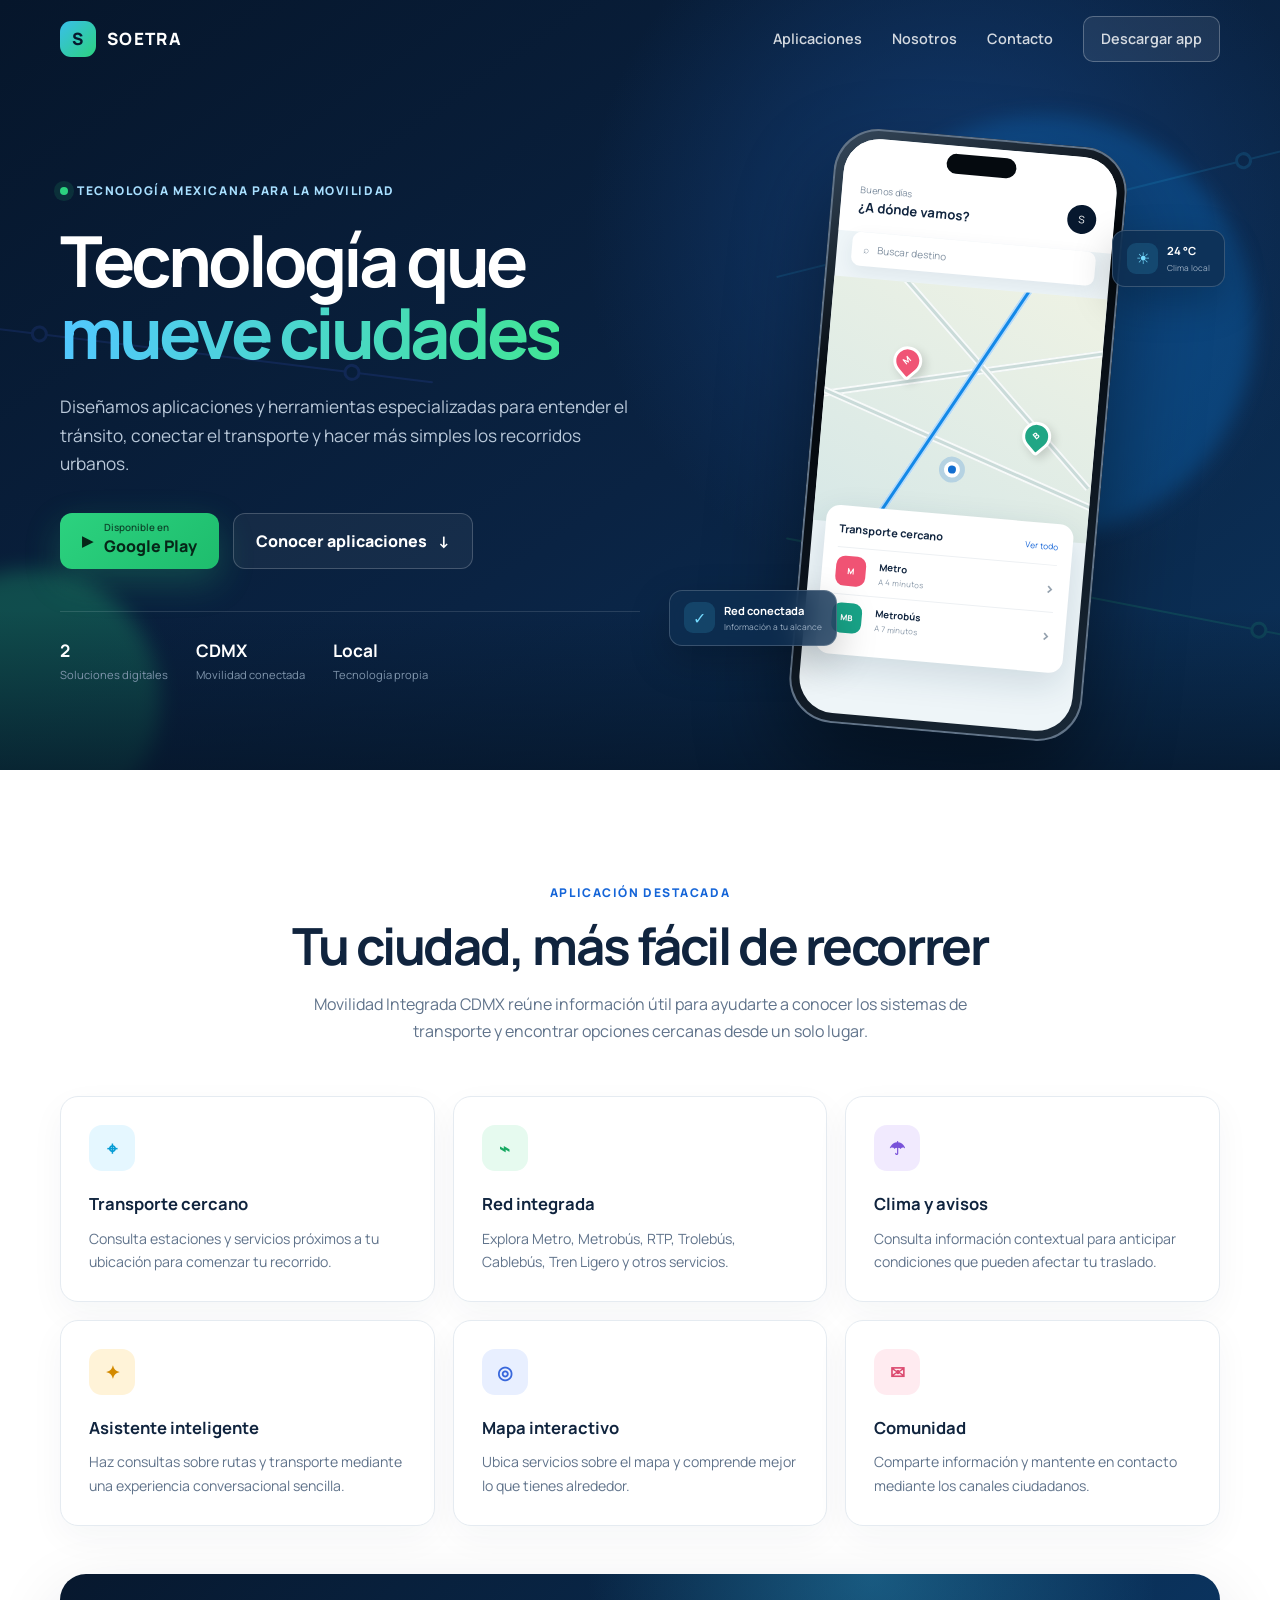
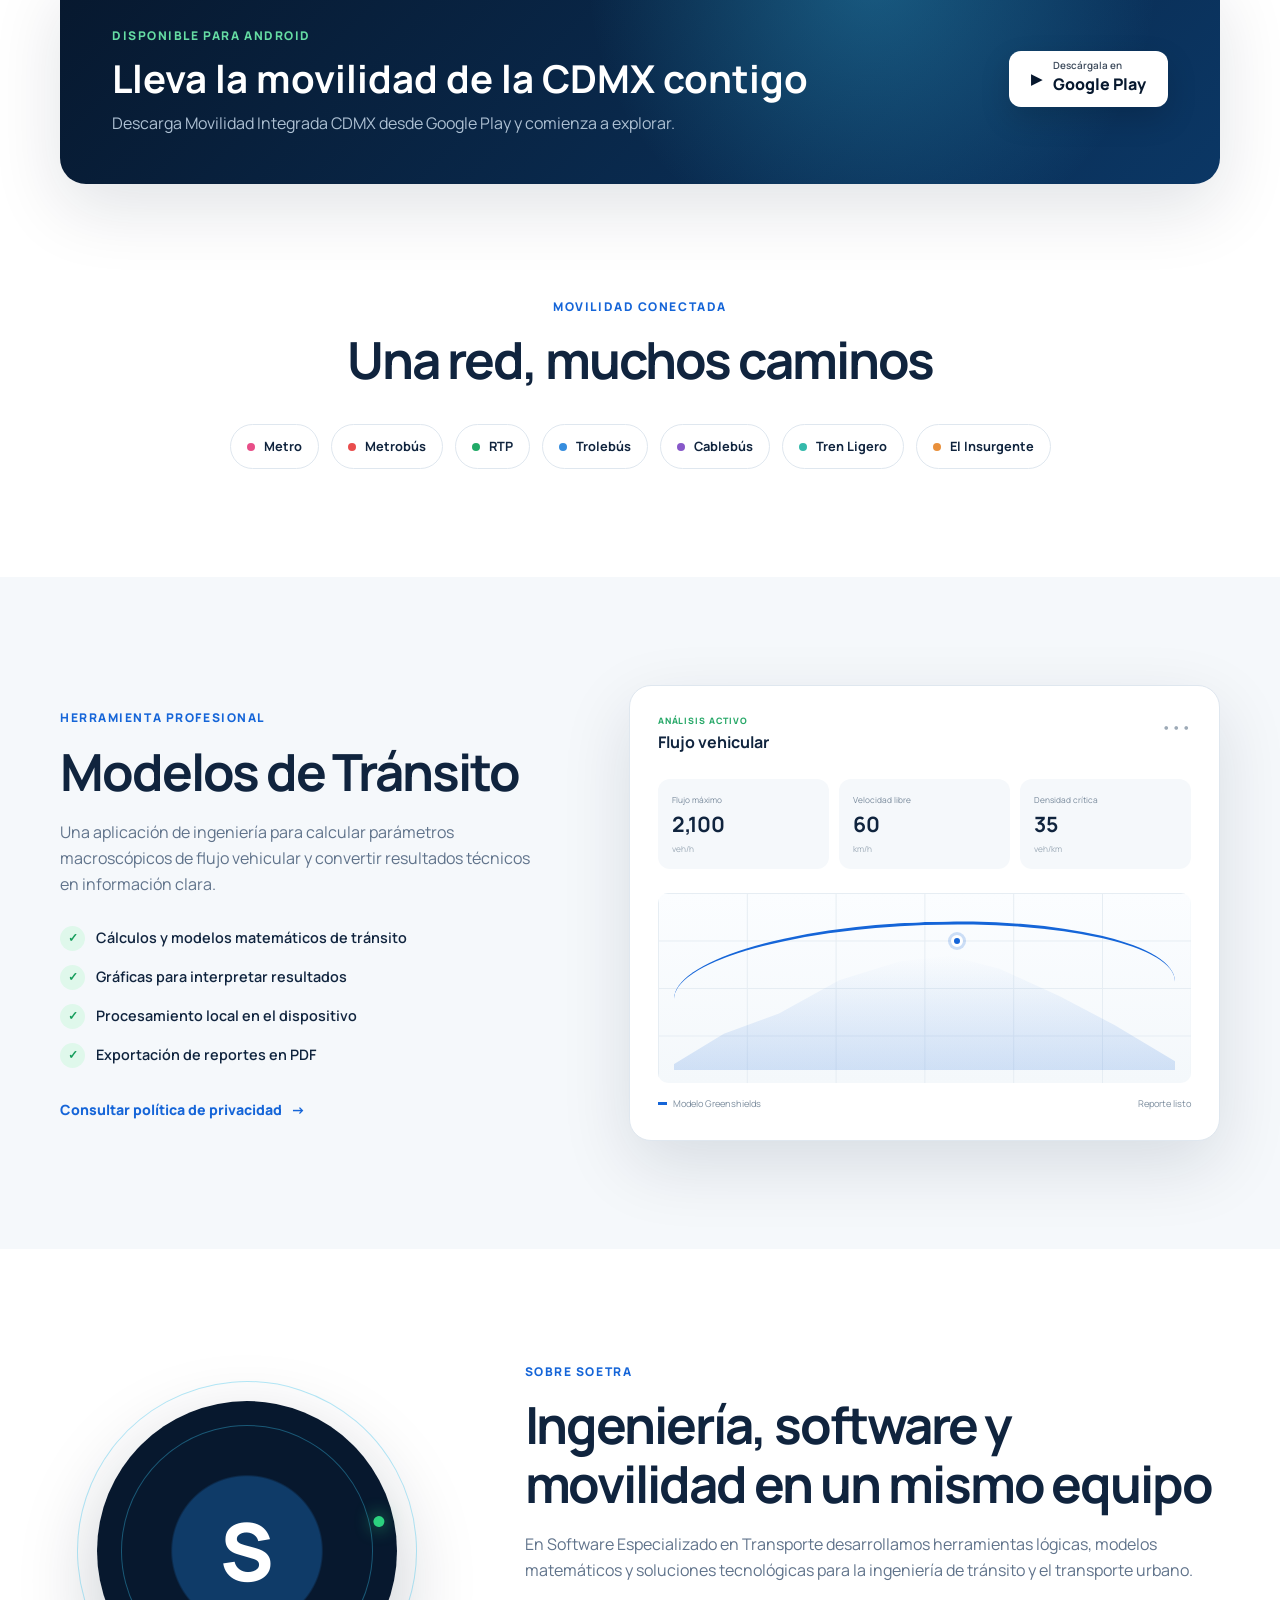
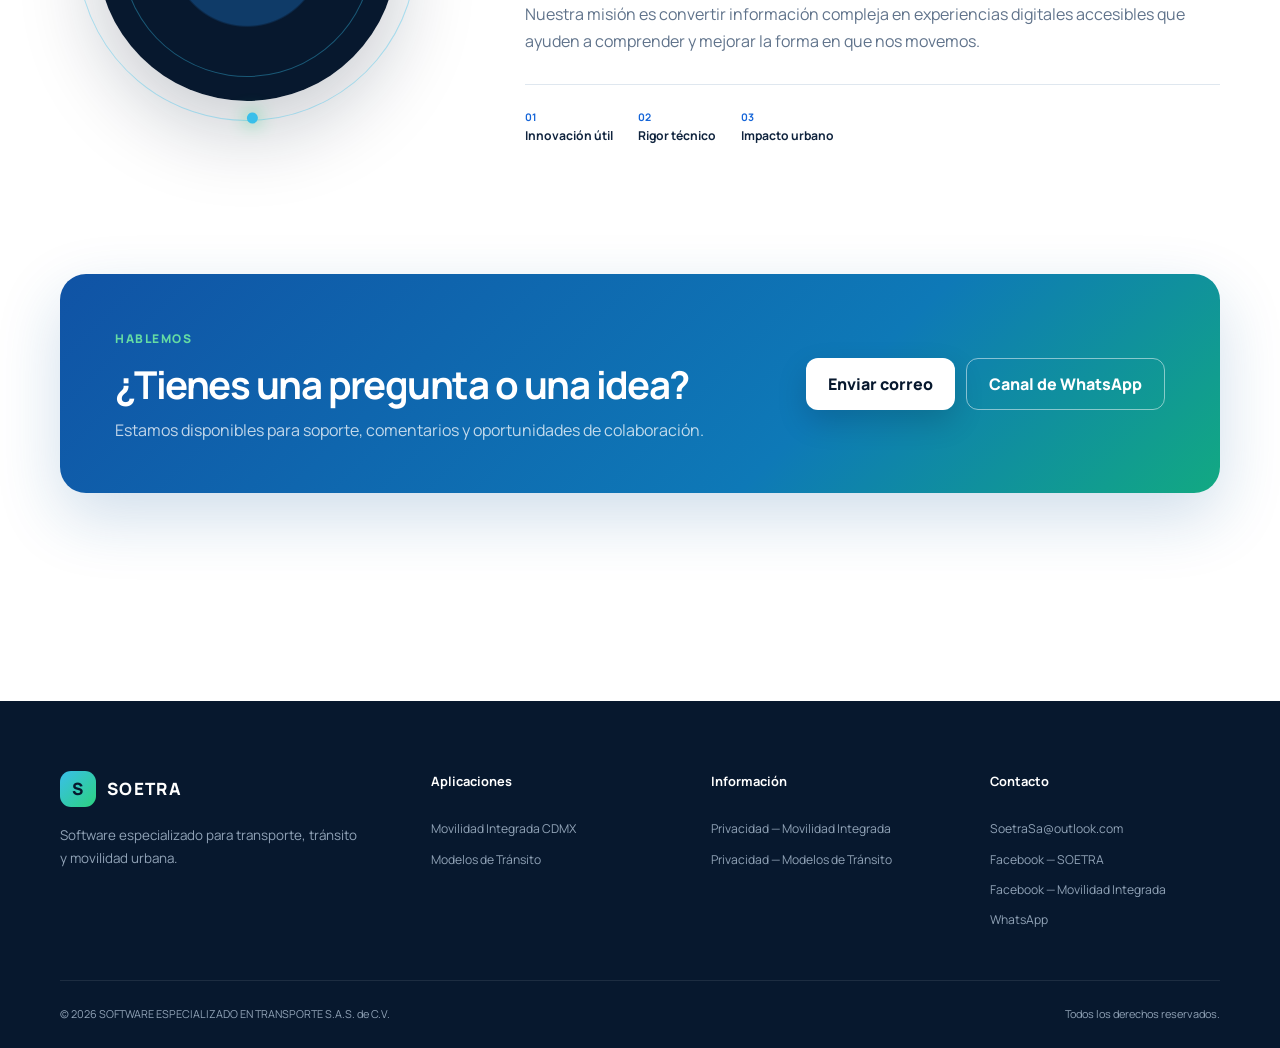
==== commit fbbec4a7: "Add files via upload" ====
--- a/index.html
+++ b/index.html
@@ -276,7 +276,8 @@
       <div>
         <h3>Contacto</h3>
         <a href="mailto:SoetraSa@outlook.com">SoetraSa@outlook.com</a>
-        <a href="https://www.facebook.com/people/Soetra-SA-de-CV/61584671135429/" target="_blank" rel="noopener">Facebook</a>
+        <a href="https://www.facebook.com/people/Soetra-SA-de-CV/61584671135429/" target="_blank" rel="noopener">Facebook — SOETRA</a>
+        <a href="https://www.facebook.com/people/Movilidad-Integrada-CDMX/61582645375189/" target="_blank" rel="noopener">Facebook — Movilidad Integrada</a>
         <a href="https://whatsapp.com/channel/0029VaKtlJN2UPBOA9nvnr1c" target="_blank" rel="noopener">WhatsApp</a>
       </div>
     </div>
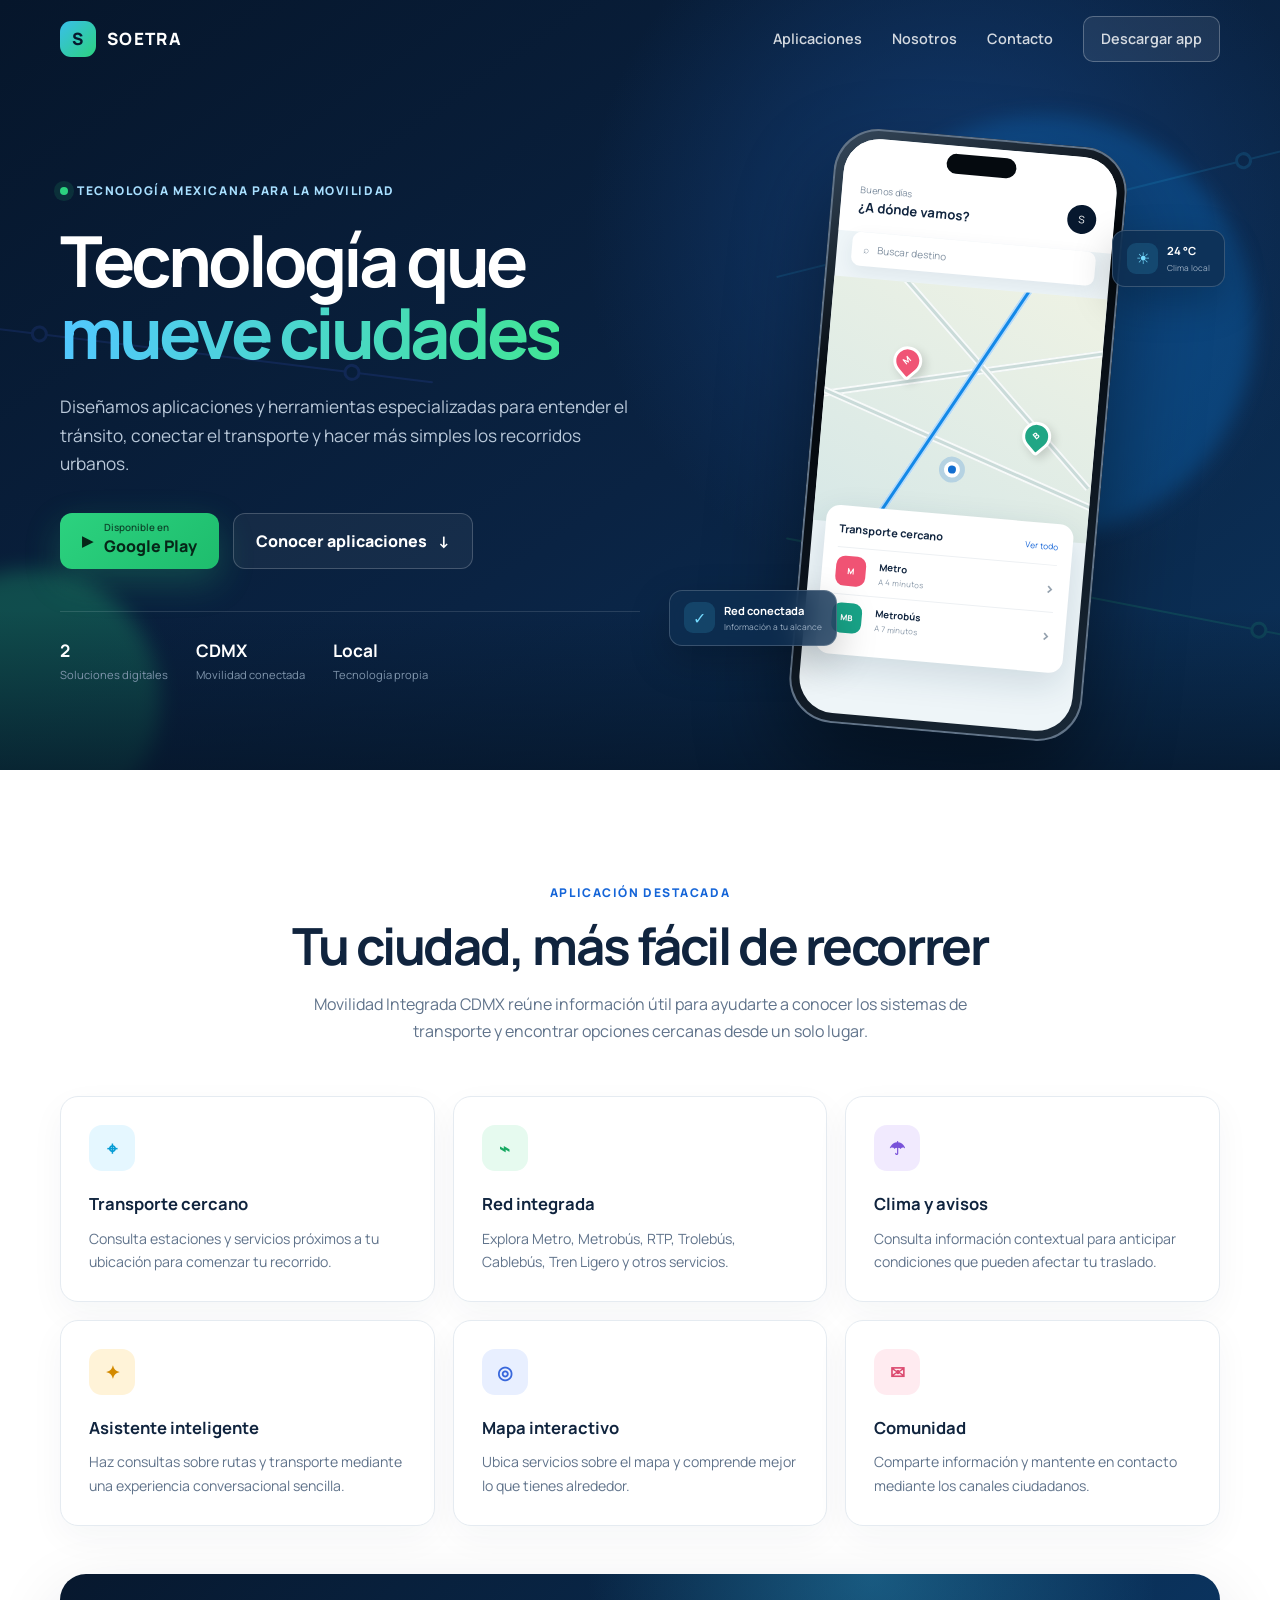
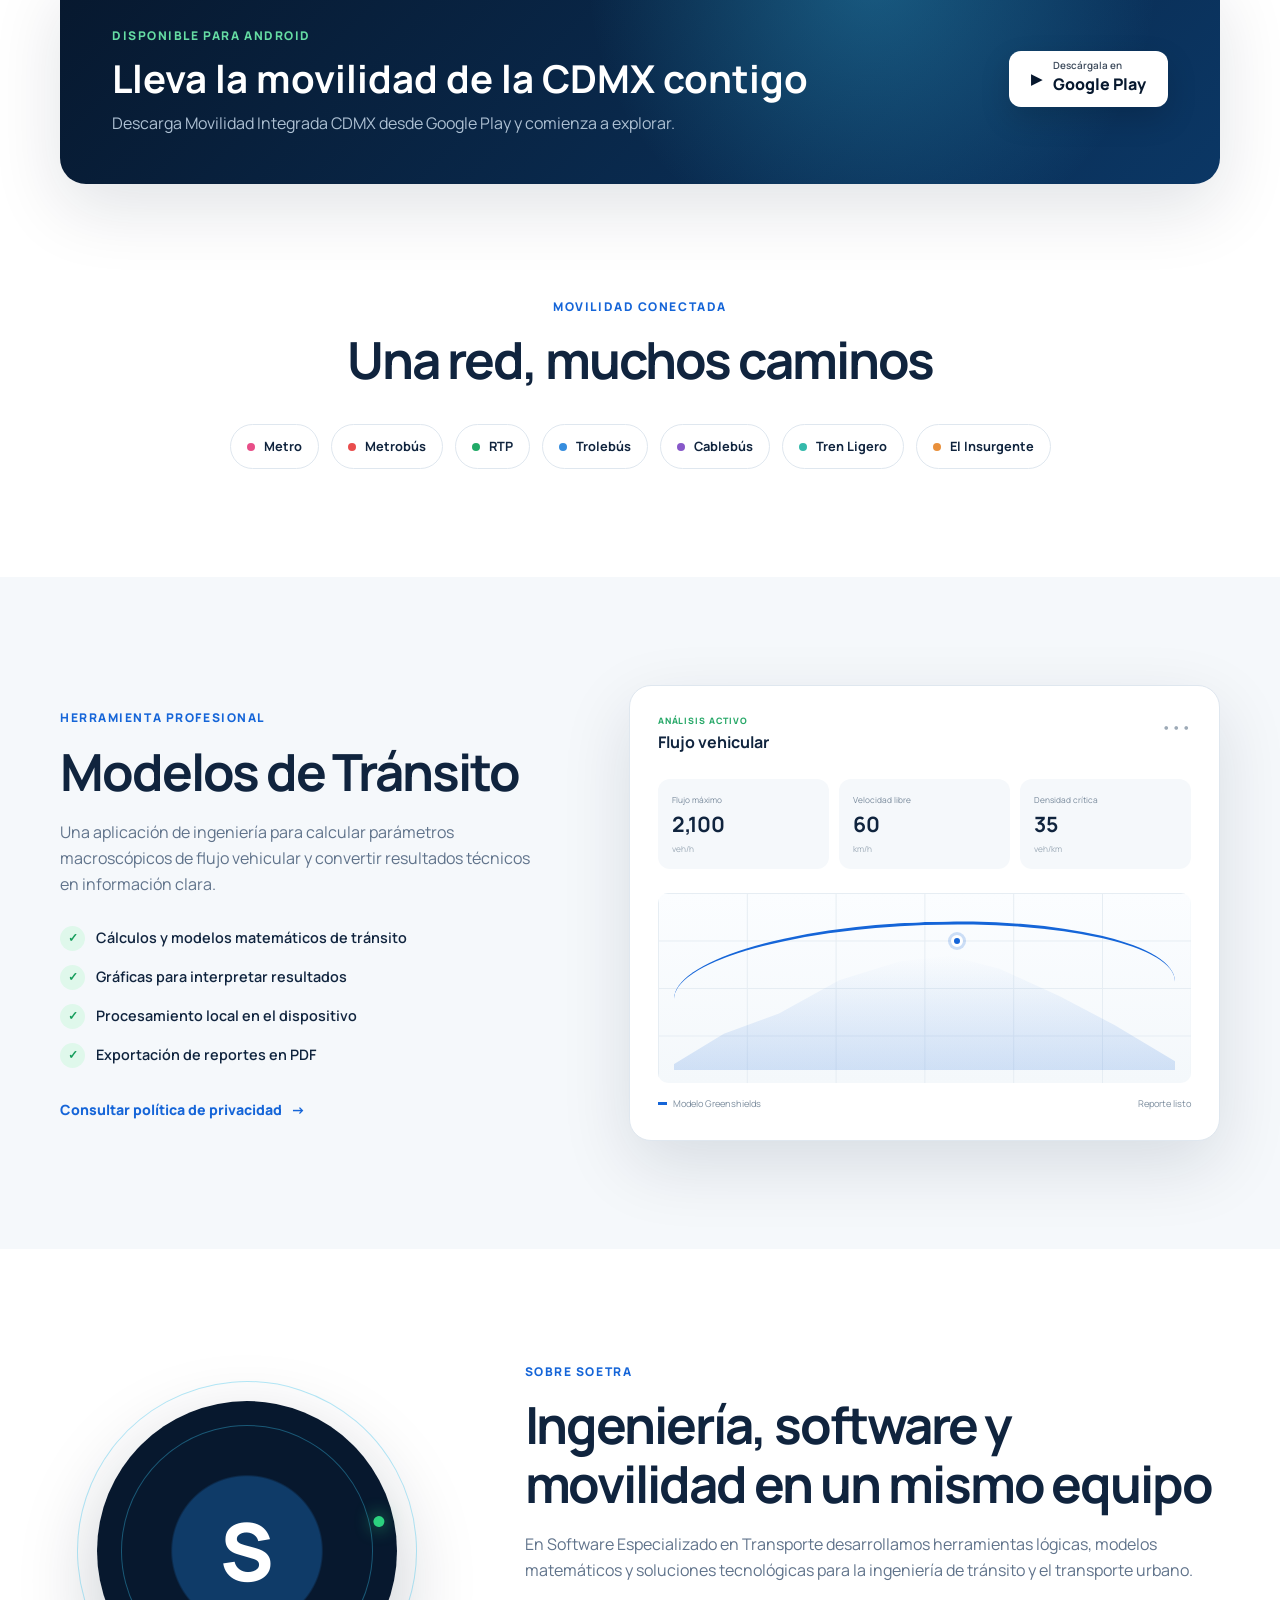
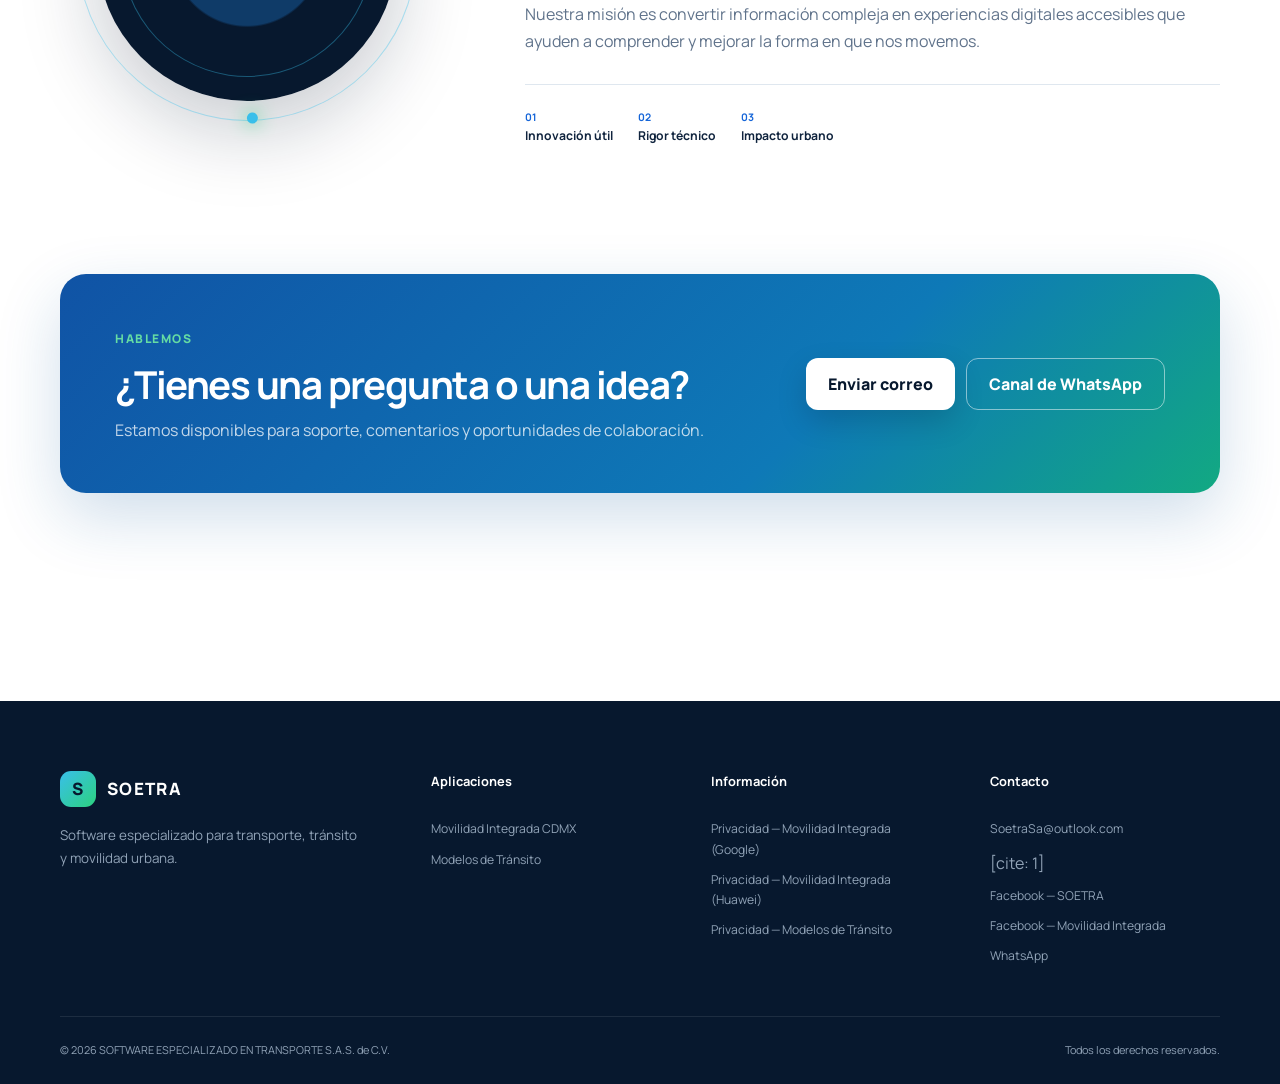
==== commit 7d3e338e: "Add files via upload" ====
--- a/index.html
+++ b/index.html
@@ -270,12 +270,13 @@
       </div>
       <div>
         <h3>Información</h3>
-        <a href="privacy/movilidad-integrada.html">Privacidad — Movilidad Integrada</a>
+        <a href="privacy/movilidad-integrada.html">Privacidad — Movilidad Integrada (Google)</a>
+        <a href="privacy/movilidad-integrada-HUAWEI.html">Privacidad — Movilidad Integrada (Huawei)</a>
         <a href="privacy/modelos-de-transito.html">Privacidad — Modelos de Tránsito</a>
       </div>
       <div>
         <h3>Contacto</h3>
-        <a href="mailto:SoetraSa@outlook.com">SoetraSa@outlook.com</a>
+        <a href="mailto:SoetraSa@outlook.com">SoetraSa@outlook.com</a>[cite: 1]
         <a href="https://www.facebook.com/people/Soetra-SA-de-CV/61584671135429/" target="_blank" rel="noopener">Facebook — SOETRA</a>
         <a href="https://www.facebook.com/people/Movilidad-Integrada-CDMX/61582645375189/" target="_blank" rel="noopener">Facebook — Movilidad Integrada</a>
         <a href="https://whatsapp.com/channel/0029VaKtlJN2UPBOA9nvnr1c" target="_blank" rel="noopener">WhatsApp</a>
@@ -291,4 +292,4 @@
     <span>▶</span> Descargar app
   </a>
 </body>
-</html>
+</html>
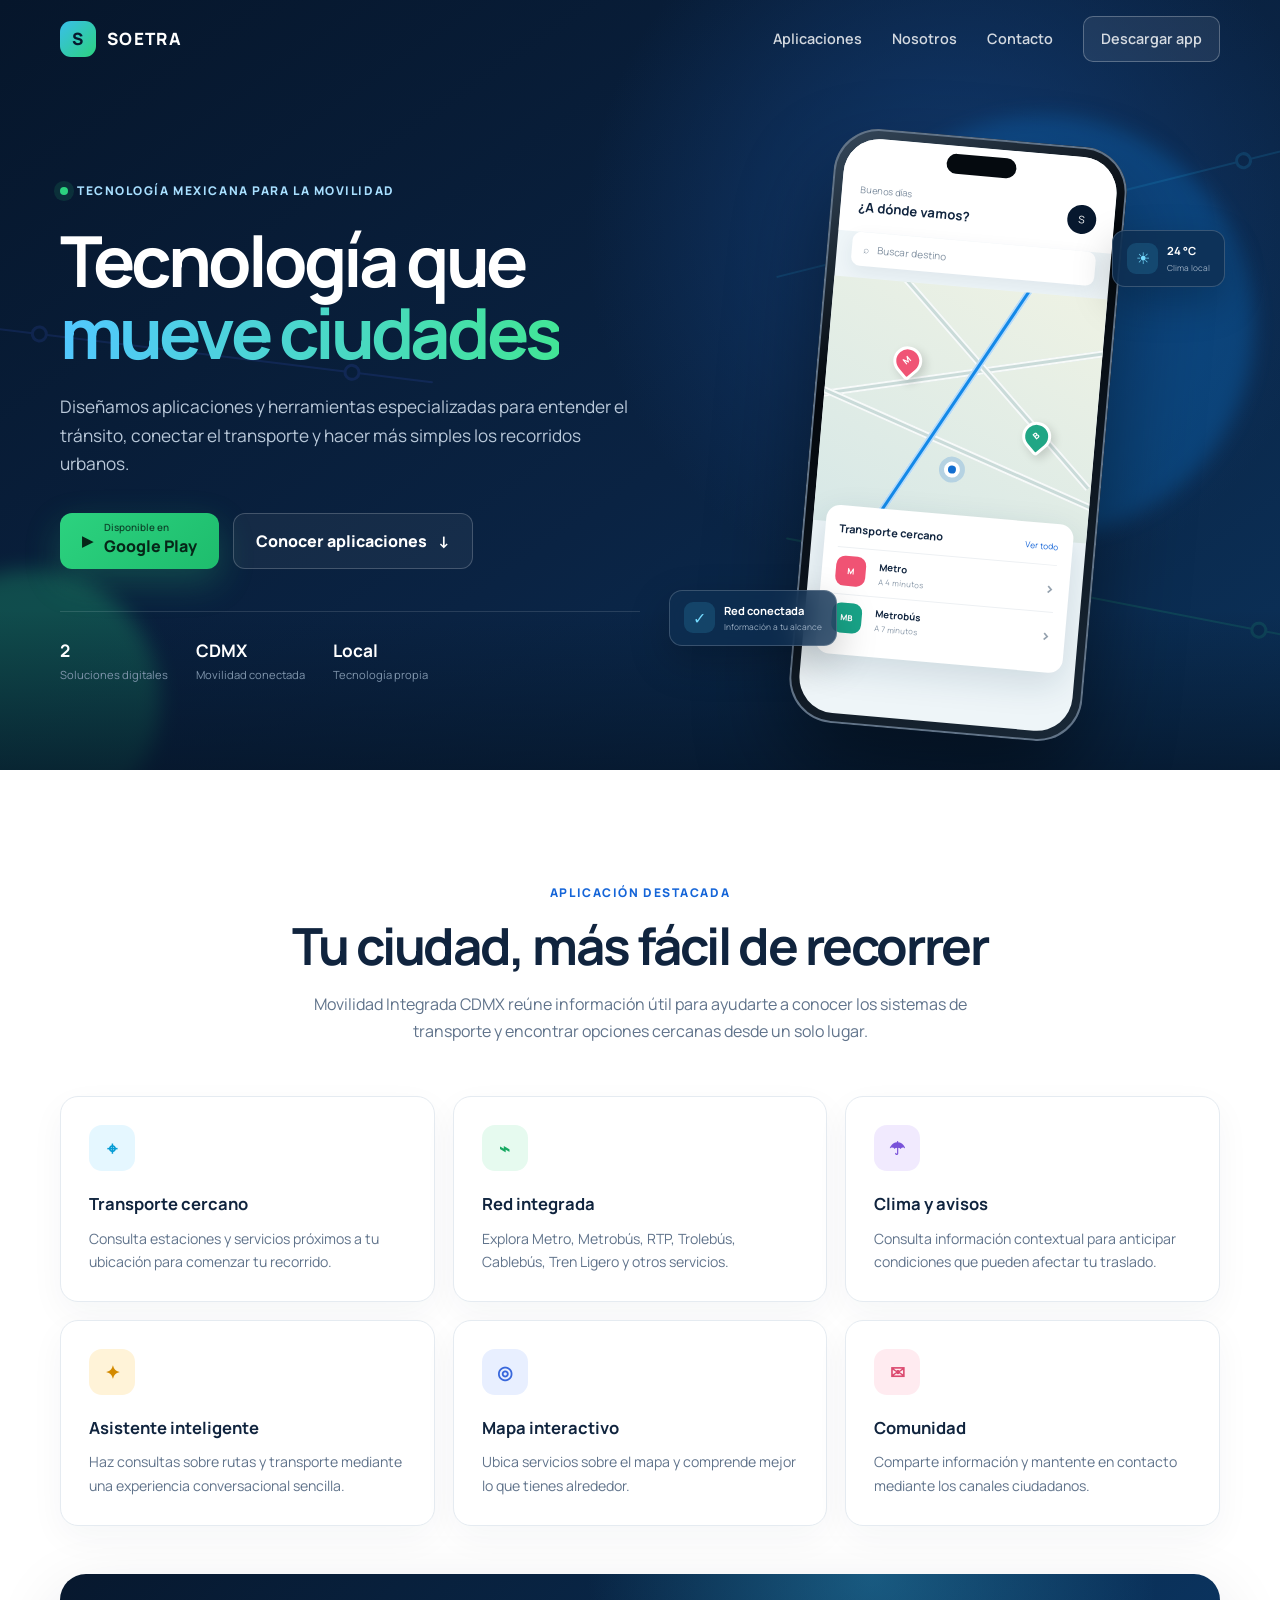
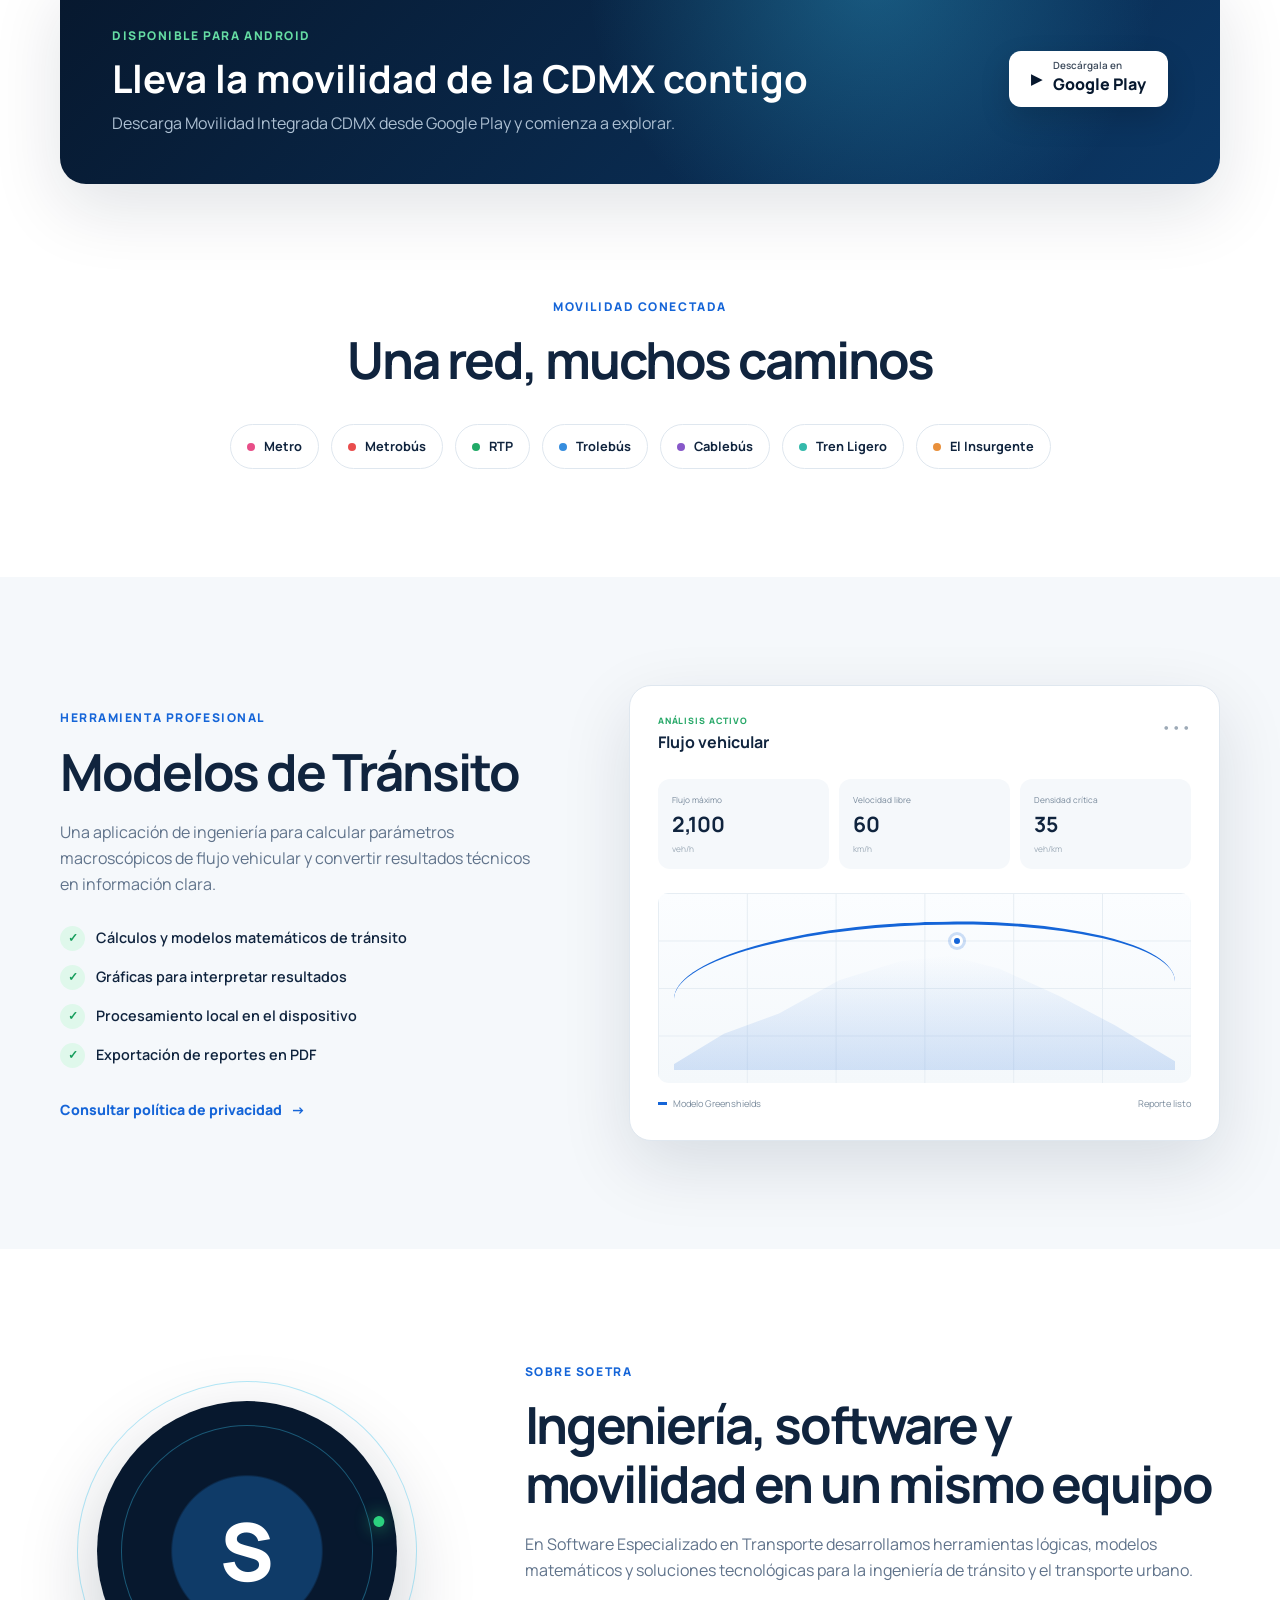
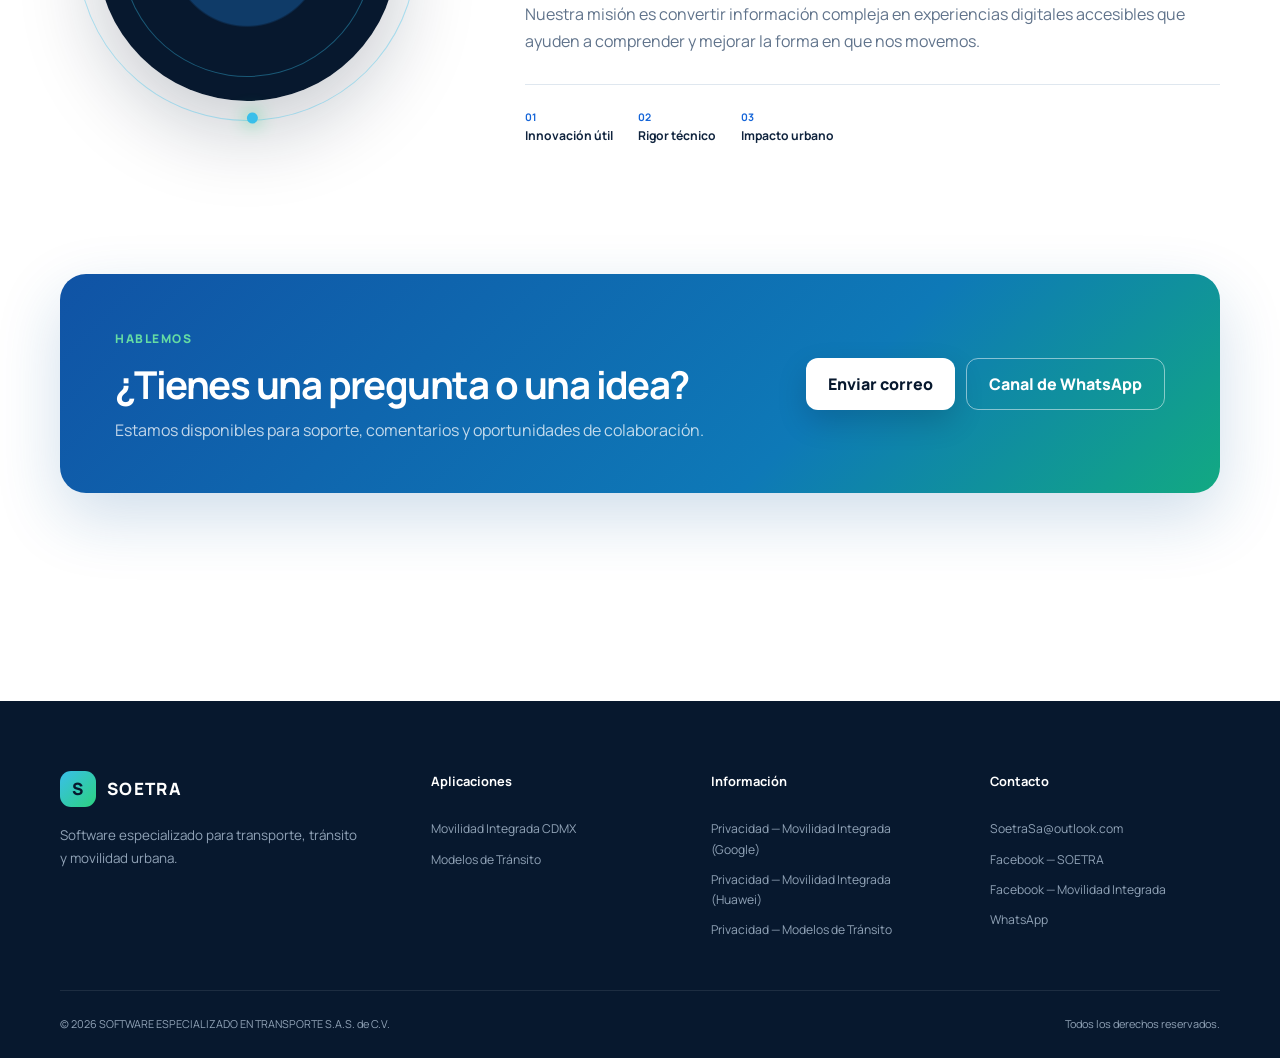
==== commit e3045796: "Add files via upload" ====
--- a/index.html
+++ b/index.html
@@ -271,12 +271,12 @@
       <div>
         <h3>Información</h3>
         <a href="privacy/movilidad-integrada.html">Privacidad — Movilidad Integrada (Google)</a>
-        <a href="privacy/movilidad-integrada-HUAWEI.html">Privacidad — Movilidad Integrada (Huawei)</a>
+        <a href="privacy/movilidad-integrada-huawei.html">Privacidad — Movilidad Integrada (Huawei)</a>
         <a href="privacy/modelos-de-transito.html">Privacidad — Modelos de Tránsito</a>
       </div>
       <div>
         <h3>Contacto</h3>
-        <a href="mailto:SoetraSa@outlook.com">SoetraSa@outlook.com</a>[cite: 1]
+        <a href="mailto:SoetraSa@outlook.com">SoetraSa@outlook.com</a>
         <a href="https://www.facebook.com/people/Soetra-SA-de-CV/61584671135429/" target="_blank" rel="noopener">Facebook — SOETRA</a>
         <a href="https://www.facebook.com/people/Movilidad-Integrada-CDMX/61582645375189/" target="_blank" rel="noopener">Facebook — Movilidad Integrada</a>
         <a href="https://whatsapp.com/channel/0029VaKtlJN2UPBOA9nvnr1c" target="_blank" rel="noopener">WhatsApp</a>
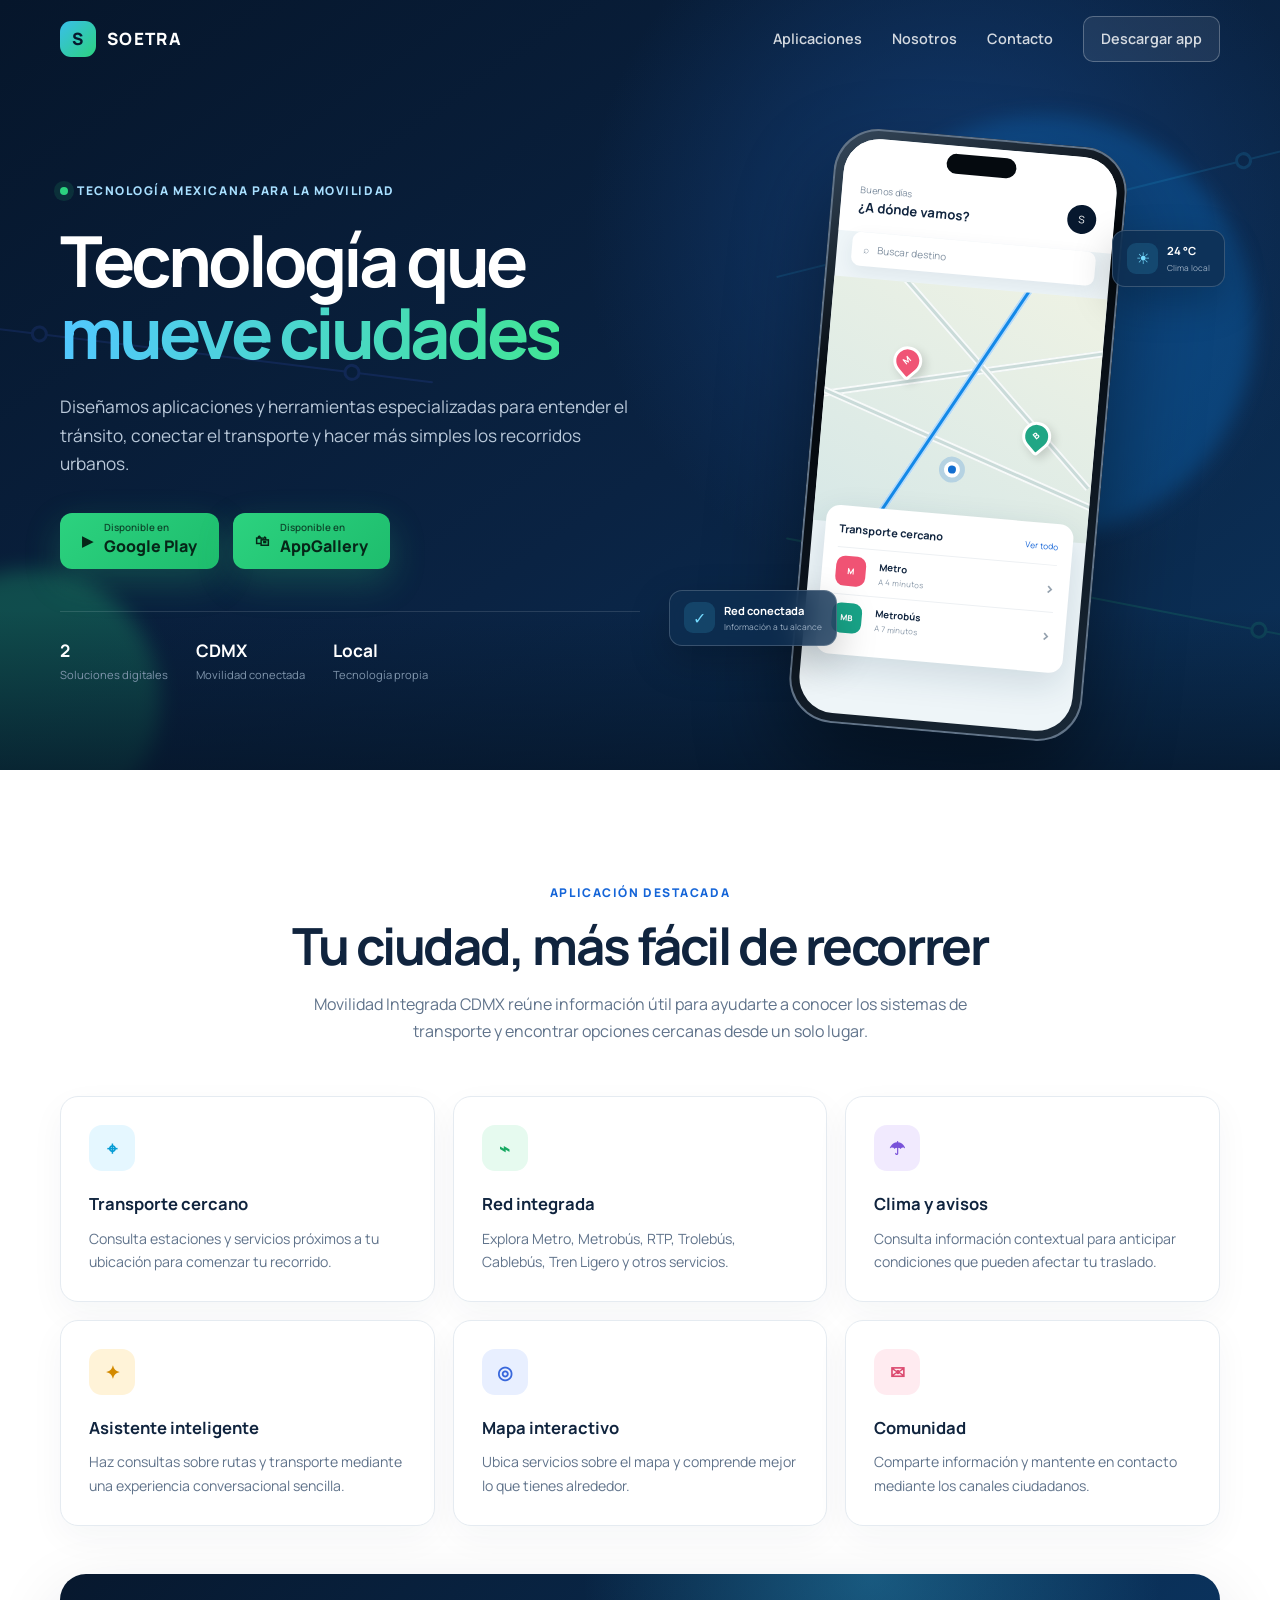
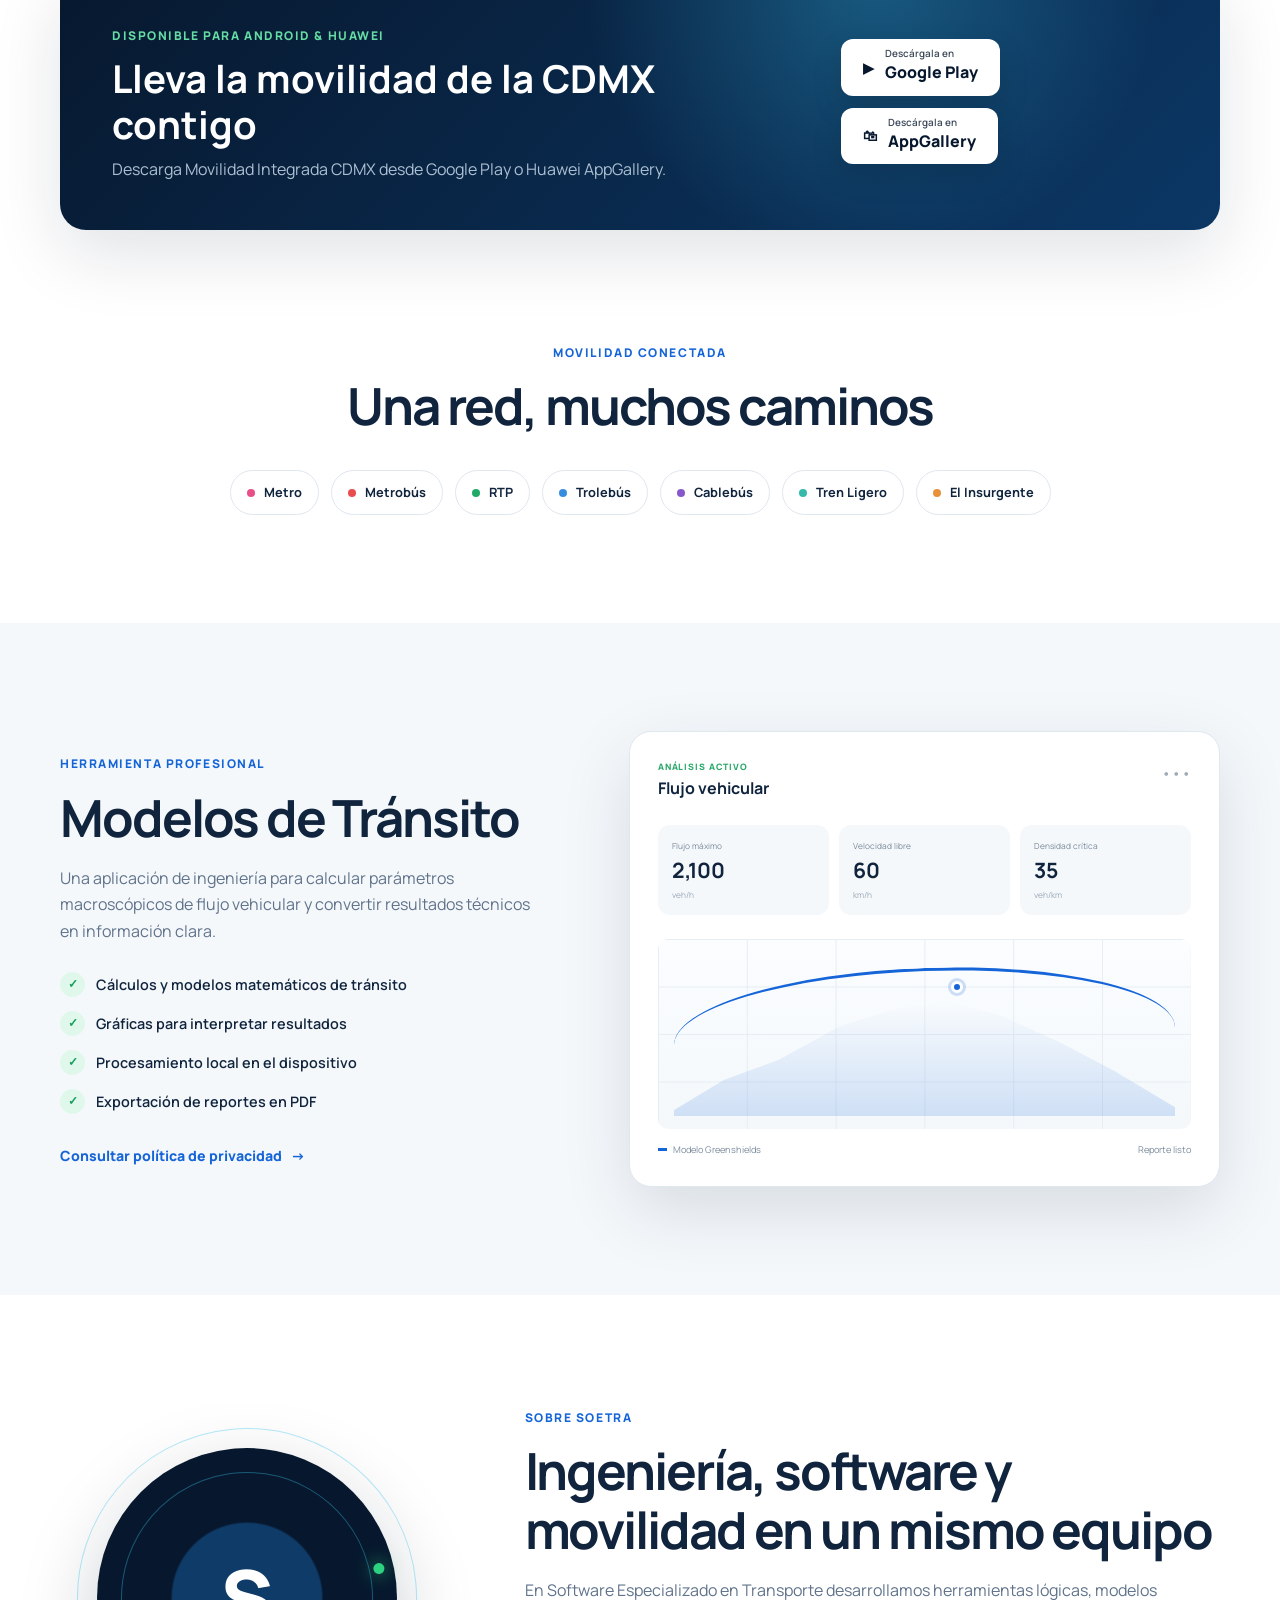
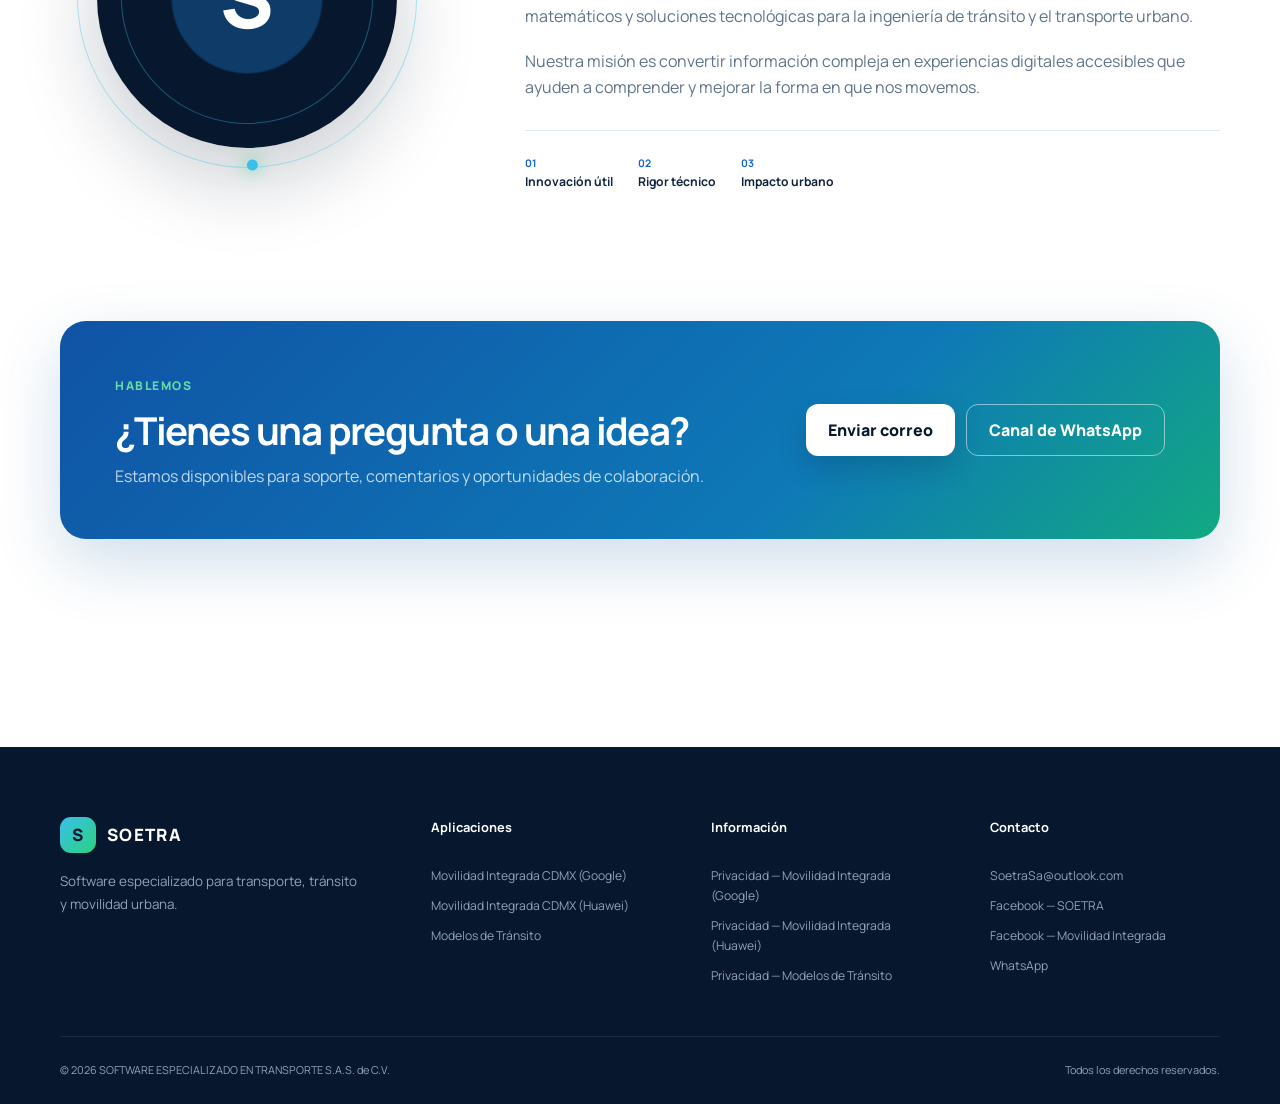
==== commit 8f3b31e5: "Add files via upload" ====
--- a/index.html
+++ b/index.html
@@ -65,7 +65,10 @@
               <span class="play-icon" aria-hidden="true">▶</span>
               <span><small>Disponible en</small>Google Play</span>
             </a>
-            <a class="button button-ghost" href="#aplicaciones">Conocer aplicaciones <span aria-hidden="true">↓</span></a>
+            <a class="button button-primary" href="https://appgallery.cloud.huawei.com/ag/n/app/C118574869" target="_blank" rel="noopener">
+              <span class="play-icon" aria-hidden="true">🛍</span>
+              <span><small>Disponible en</small>AppGallery</span>
+            </a>
           </div>
           <div class="hero-proof">
             <div><strong>2</strong><span>Soluciones digitales</span></div>
@@ -159,14 +162,20 @@
 
         <div class="download-banner reveal">
           <div>
-            <span class="kicker light">Disponible para Android</span>
+            <span class="kicker light">Disponible para Android & Huawei</span>
             <h2>Lleva la movilidad de la CDMX contigo</h2>
-            <p>Descarga Movilidad Integrada CDMX desde Google Play y comienza a explorar.</p>
-          </div>
-          <a class="button button-light" href="https://play.google.com/store/apps/details?id=com.benjaminramirezislas.movilidadintegradacdmx" target="_blank" rel="noopener">
-            <span class="play-icon" aria-hidden="true">▶</span>
-            <span><small>Descárgala en</small>Google Play</span>
-          </a>
+            <p>Descarga Movilidad Integrada CDMX desde Google Play o Huawei AppGallery.</p>
+          </div>
+          <div style="display: flex; gap: 12px; flex-wrap: wrap;">
+            <a class="button button-light" href="https://play.google.com/store/apps/details?id=com.benjaminramirezislas.movilidadintegradacdmx" target="_blank" rel="noopener">
+              <span class="play-icon" aria-hidden="true">▶</span>
+              <span><small>Descárgala en</small>Google Play</span>
+            </a>
+            <a class="button button-light" href="https://appgallery.cloud.huawei.com/ag/n/app/C118574869" target="_blank" rel="noopener">
+              <span class="play-icon" aria-hidden="true">🛍</span>
+              <span><small>Descárgala en</small>AppGallery</span>
+            </a>
+          </div>
         </div>
       </div>
     </section>
@@ -265,7 +274,8 @@
       </div>
       <div>
         <h3>Aplicaciones</h3>
-        <a href="https://play.google.com/store/apps/details?id=com.benjaminramirezislas.movilidadintegradacdmx" target="_blank" rel="noopener">Movilidad Integrada CDMX</a>
+        <a href="https://play.google.com/store/apps/details?id=com.benjaminramirezislas.movilidadintegradacdmx" target="_blank" rel="noopener">Movilidad Integrada CDMX (Google)</a>
+        <a href="https://appgallery.cloud.huawei.com/ag/n/app/C118574869" target="_blank" rel="noopener">Movilidad Integrada CDMX (Huawei)</a>
         <a href="#aplicaciones">Modelos de Tránsito</a>
       </div>
       <div>
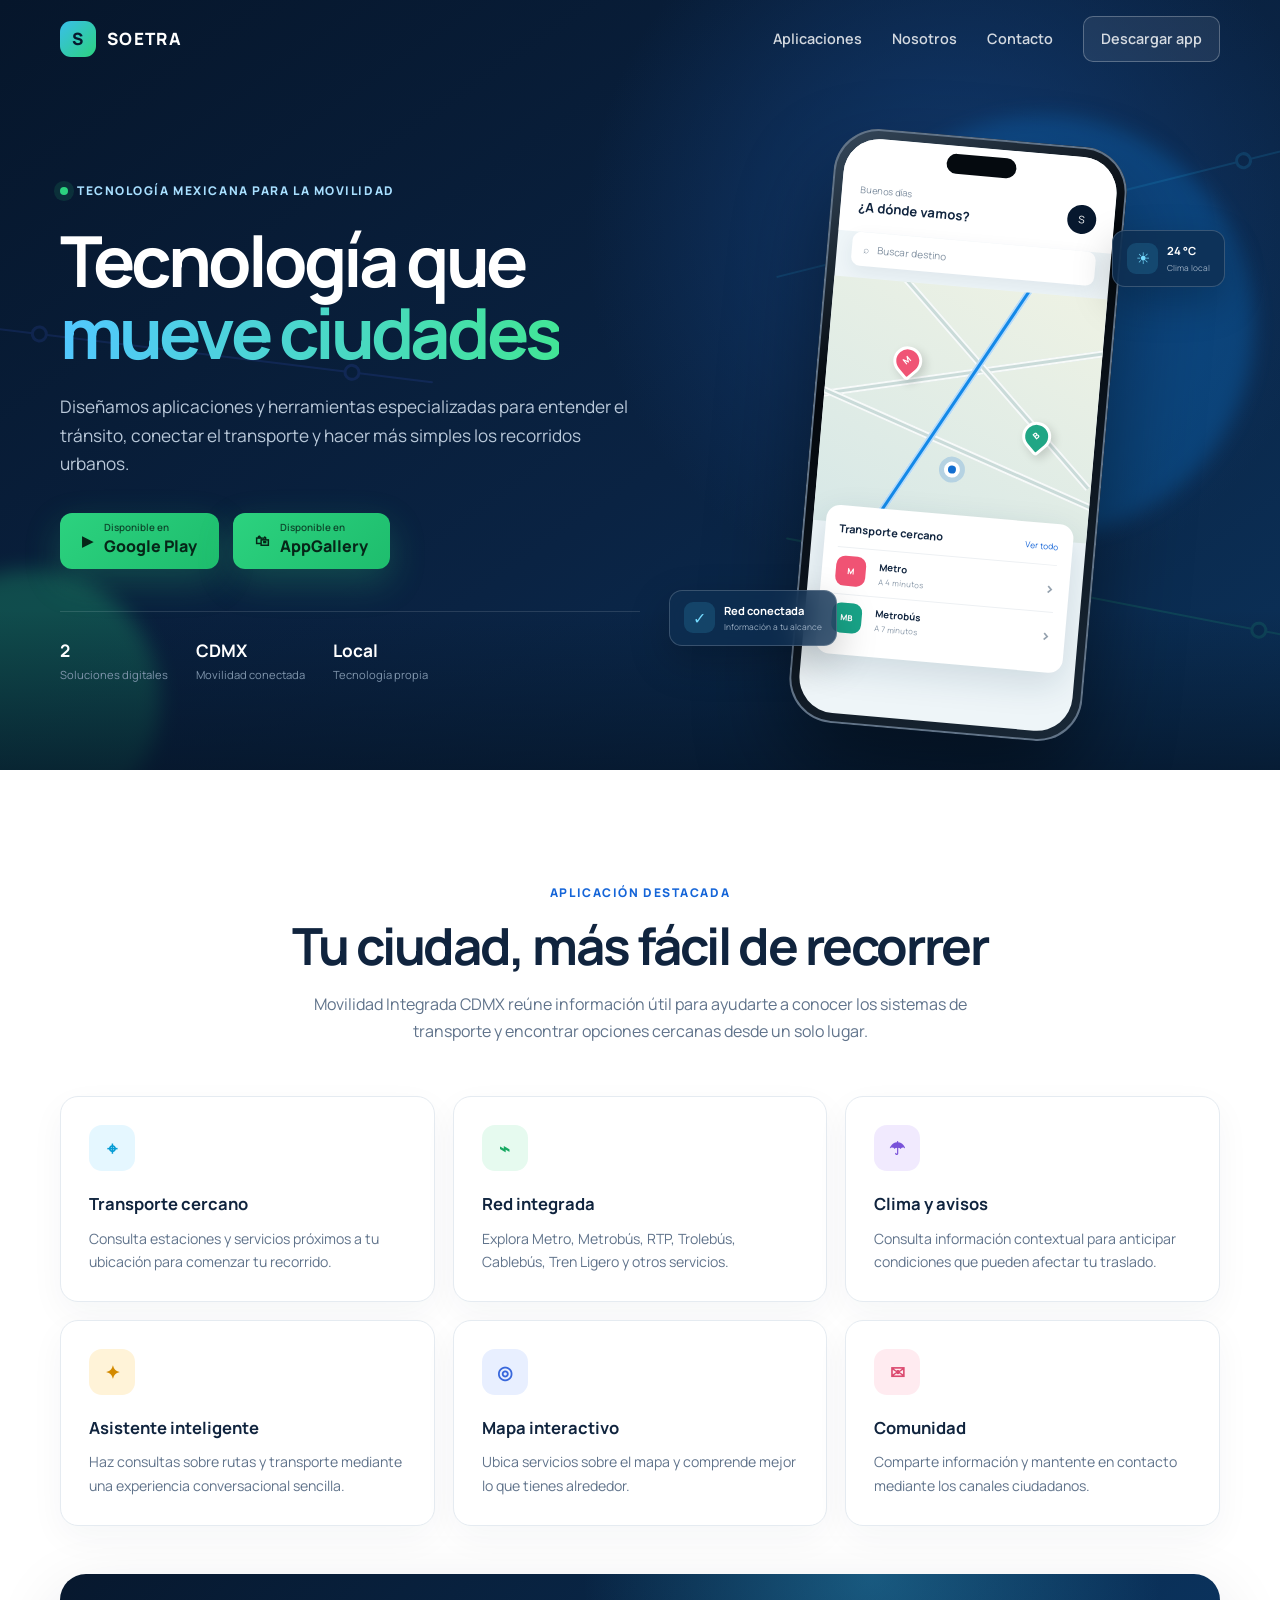
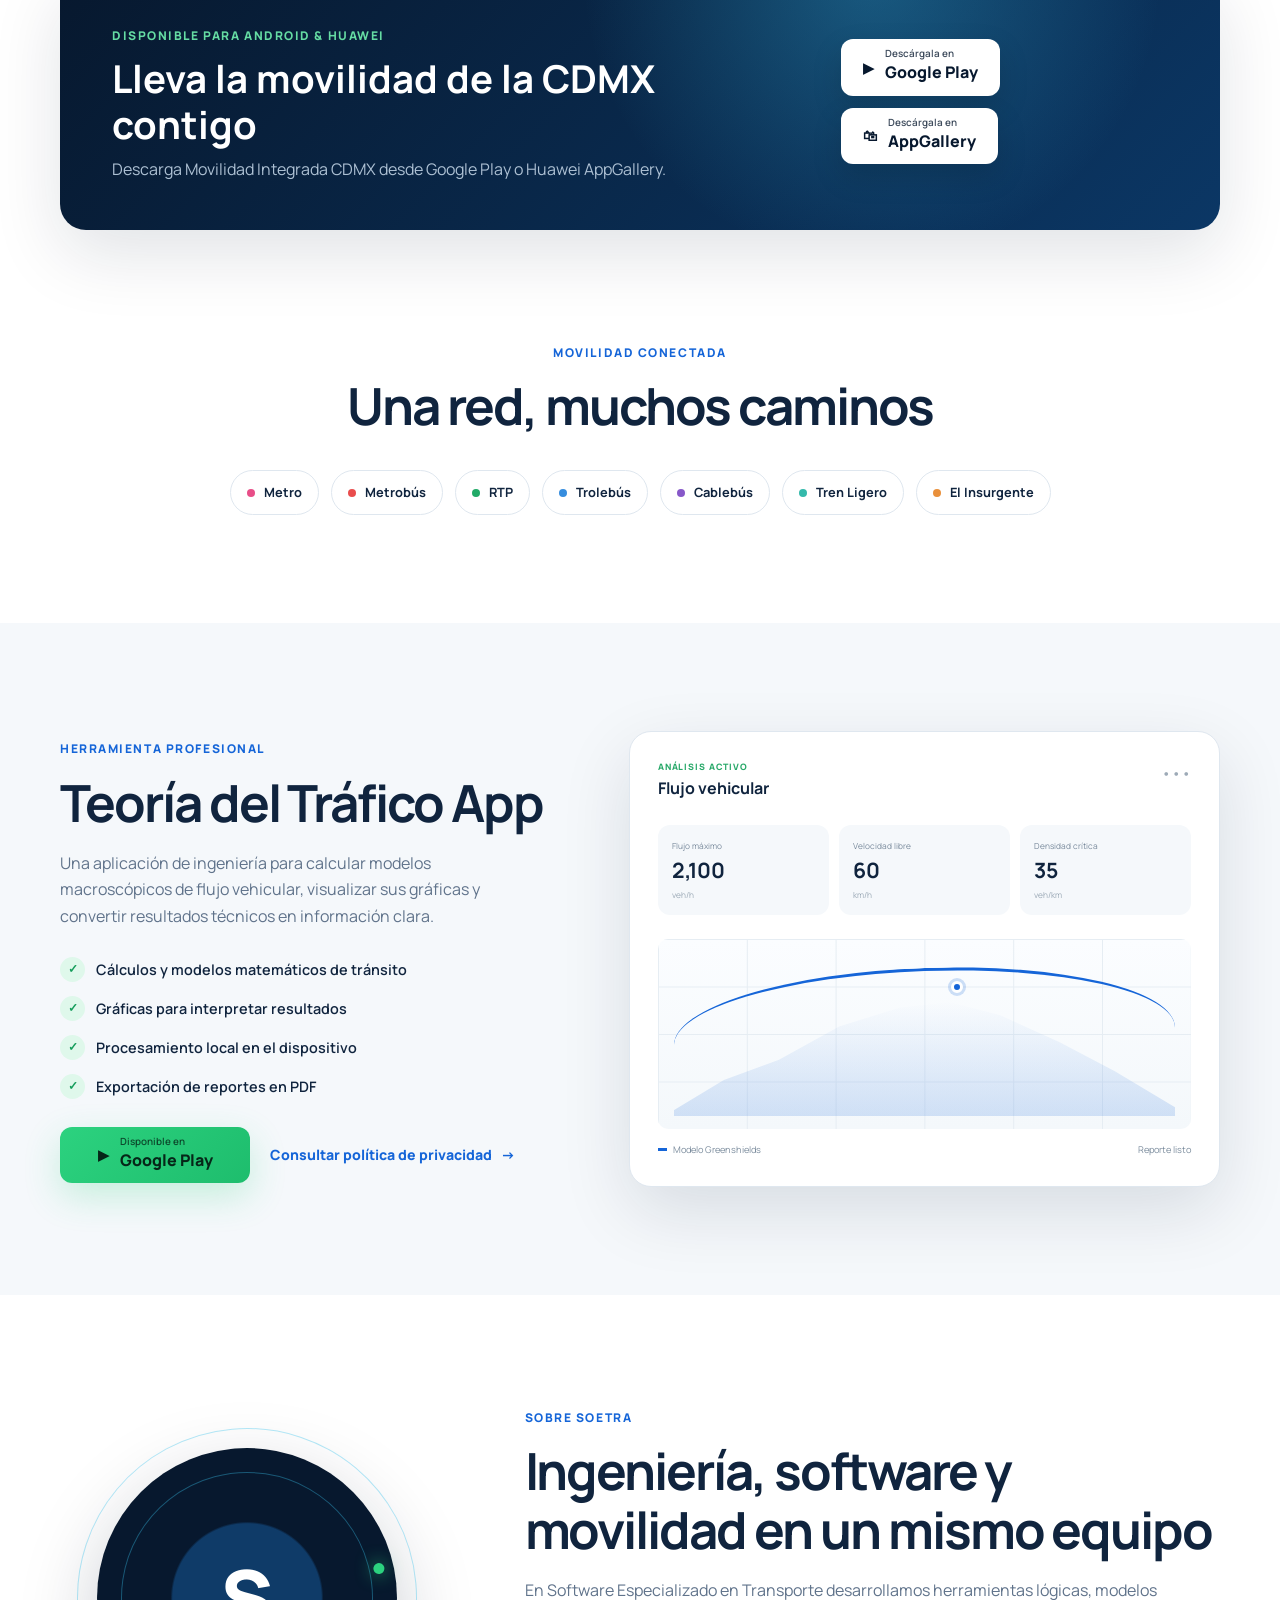
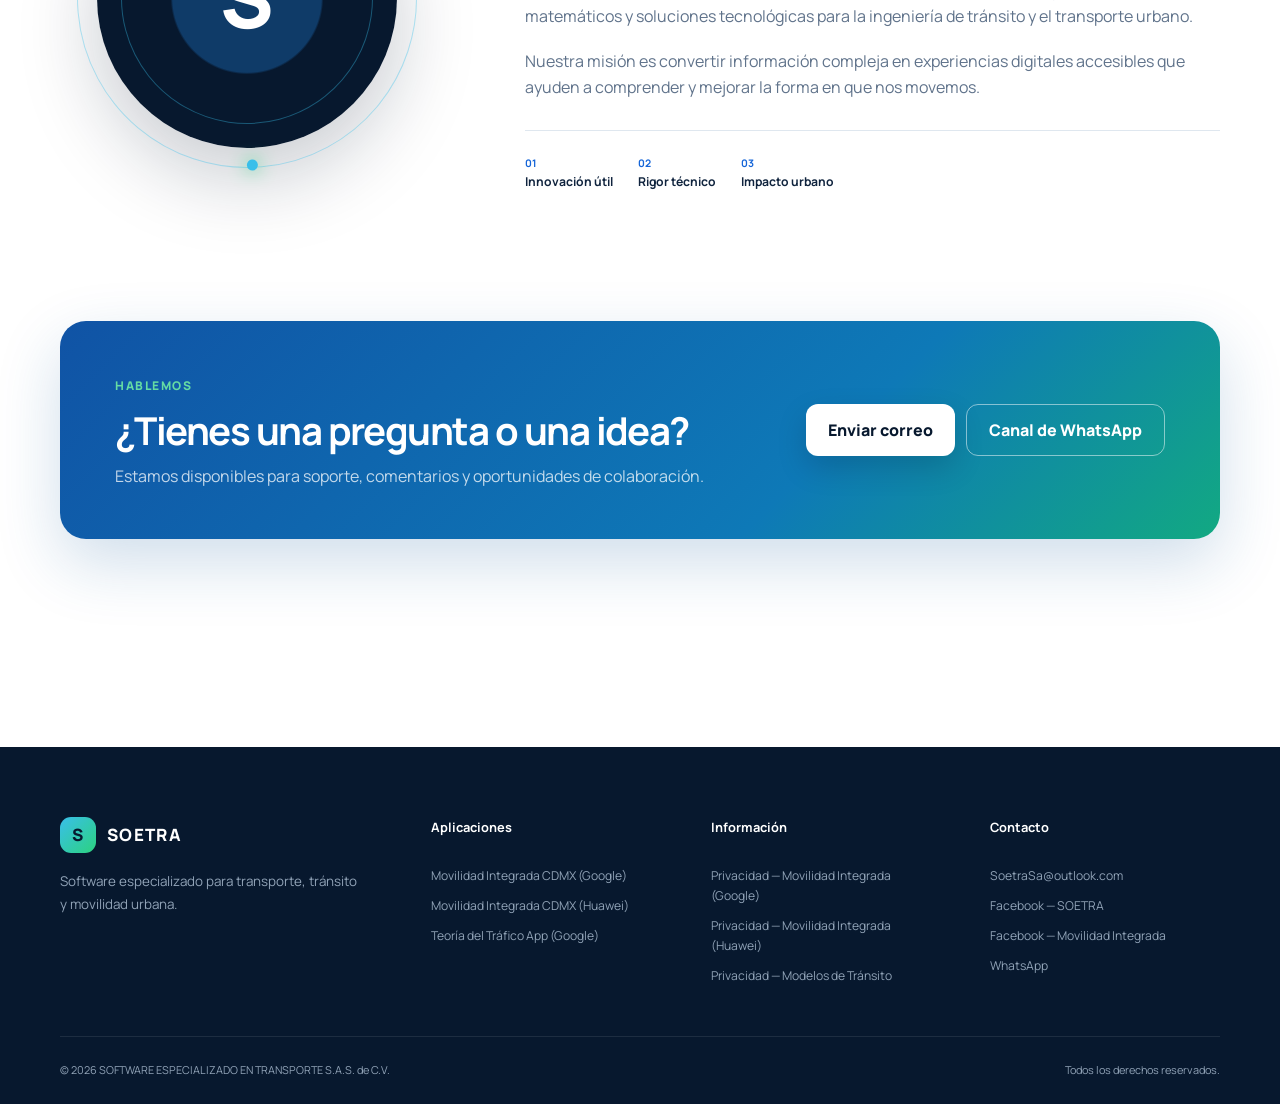
==== commit 1802a00f: "Add files via upload" ====
--- a/index.html
+++ b/index.html
@@ -198,19 +198,25 @@
       </div>
     </section>
 
-    <section class="models section">
+    <section class="models section" id="teoria-del-trafico">
       <div class="container product-grid">
         <div class="product-copy reveal">
           <span class="kicker">Herramienta profesional</span>
-          <h2>Modelos de Tránsito</h2>
-          <p>Una aplicación de ingeniería para calcular parámetros macroscópicos de flujo vehicular y convertir resultados técnicos en información clara.</p>
+          <h2>Teoría del Tráfico App</h2>
+          <p>Una aplicación de ingeniería para calcular modelos macroscópicos de flujo vehicular, visualizar sus gráficas y convertir resultados técnicos en información clara.</p>
           <ul class="check-list">
             <li><span>✓</span>Cálculos y modelos matemáticos de tránsito</li>
             <li><span>✓</span>Gráficas para interpretar resultados</li>
             <li><span>✓</span>Procesamiento local en el dispositivo</li>
             <li><span>✓</span>Exportación de reportes en PDF</li>
           </ul>
-          <a class="text-link" href="privacy/modelos-de-transito.html">Consultar política de privacidad <span>→</span></a>
+          <div class="product-actions">
+            <a class="button button-primary" href="https://play.google.com/store/apps/details?id=com.benjaminramirezislas.modelosdetransito" target="_blank" rel="noopener" aria-label="Descargar Teoría del Tráfico App en Google Play">
+              <span class="play-icon" aria-hidden="true">▶</span>
+              <span><small>Disponible en</small>Google Play</span>
+            </a>
+            <a class="text-link" href="privacy/modelos-de-transito.html">Consultar política de privacidad <span>→</span></a>
+          </div>
         </div>
         <div class="dashboard-card reveal" aria-label="Representación de análisis de flujo vehicular">
           <div class="dashboard-head"><div><small>ANÁLISIS ACTIVO</small><strong>Flujo vehicular</strong></div><span>•••</span></div>
@@ -276,7 +282,7 @@
         <h3>Aplicaciones</h3>
         <a href="https://play.google.com/store/apps/details?id=com.benjaminramirezislas.movilidadintegradacdmx" target="_blank" rel="noopener">Movilidad Integrada CDMX (Google)</a>
         <a href="https://appgallery.cloud.huawei.com/ag/n/app/C118574869" target="_blank" rel="noopener">Movilidad Integrada CDMX (Huawei)</a>
-        <a href="#aplicaciones">Modelos de Tránsito</a>
+        <a href="https://play.google.com/store/apps/details?id=com.benjaminramirezislas.modelosdetransito" target="_blank" rel="noopener">Teoría del Tráfico App (Google)</a>
       </div>
       <div>
         <h3>Información</h3>
@@ -302,4 +308,4 @@
     <span>▶</span> Descargar app
   </a>
 </body>
-</html>+</html>
--- a/estilos.css
+++ b/estilos.css
@@ -132,6 +132,7 @@
 .product-grid { display:grid;grid-template-columns:.9fr 1.1fr;gap:85px;align-items:center }
 .product-copy > p,.about-copy > p{margin-top:18px;color:var(--muted)}
 .check-list{list-style:none;display:grid;gap:14px;margin:28px 0}.check-list li{display:flex;align-items:center;gap:11px;font-weight:600;font-size:.9rem}.check-list span{width:25px;height:25px;display:grid;place-items:center;border-radius:50%;background:#dff8eb;color:#159d5b;font-size:.73rem}
+.product-actions{display:flex;align-items:center;gap:20px;flex-wrap:wrap}.product-actions .button{min-width:190px}.product-actions .text-link{white-space:nowrap}
 .text-link{display:inline-flex;align-items:center;gap:9px;color:var(--blue);font-weight:800;text-decoration:none;font-size:.88rem}
 .dashboard-card{padding:28px;border:1px solid #dfe7ef;border-radius:22px;background:#fff;box-shadow:var(--shadow)}
 .dashboard-head{display:flex;justify-content:space-between}.dashboard-head div{display:grid}.dashboard-head small{font-size:.55rem;color:#27a868;font-weight:800;letter-spacing:.1em}.dashboard-head strong{font-size:1rem}.dashboard-head span{color:#9daab7}
@@ -163,7 +164,7 @@
 
 @media (max-width: 960px){
   .hero-grid{grid-template-columns:1fr;text-align:center}.hero-copy{padding-bottom:0}.hero-copy>p{margin-inline:auto}.hero-actions,.hero-proof{justify-content:center}.hero-visual{height:610px}
-  .feature-grid{grid-template-columns:repeat(2,1fr)}.product-grid{grid-template-columns:1fr;gap:55px}.product-copy{text-align:center}.check-list{max-width:480px;margin-inline:auto}.about-grid{grid-template-columns:1fr;gap:55px}.about-copy{text-align:center}.values{justify-content:center}
+  .feature-grid{grid-template-columns:repeat(2,1fr)}.product-grid{grid-template-columns:1fr;gap:55px}.product-copy{text-align:center}.check-list{max-width:480px;margin-inline:auto}.product-actions{justify-content:center}.about-grid{grid-template-columns:1fr;gap:55px}.about-copy{text-align:center}.values{justify-content:center}
   .contact-card{align-items:flex-start;flex-direction:column}.footer-grid{grid-template-columns:1.3fr 1fr 1fr}.footer-grid>div:last-child{grid-column:2/4}
 }
 @media (max-width: 720px){
@@ -171,7 +172,7 @@
   .menu-toggle{display:block}.nav-links{position:absolute;left:14px;right:14px;top:70px;display:none;flex-direction:column;align-items:stretch;gap:0;padding:12px;border:1px solid rgba(255,255,255,.12);border-radius:16px;background:rgba(7,24,46,.98);box-shadow:0 20px 50px rgba(0,0,0,.28)}.nav-links.open{display:flex}.nav-links a{padding:12px 14px}.nav-cta{text-align:center;margin-top:6px}
   .hero{min-height:auto}.hero-grid{padding-top:105px;gap:15px}.hero-copy{padding-top:35px}.hero h1{font-size:clamp(2.7rem,14vw,4rem)}.hero-actions{flex-direction:column;align-items:stretch}.hero-proof{gap:15px}.hero-proof div{flex:1}.hero-visual{height:540px;transform:scale(.88);margin:-25px 0}.phone{height:570px}.weather{right:-4%}.alert{left:-4%}
   .feature-grid{grid-template-columns:1fr}.download-banner{padding:35px 25px;align-items:flex-start;flex-direction:column}.network-list{justify-content:flex-start}
-  .dashboard-card{padding:17px}.metrics{gap:5px}.metrics div{padding:10px}.metrics strong{font-size:1rem}.chart{height:145px}
+  .dashboard-card{padding:17px}.metrics{gap:5px}.metrics div{padding:10px}.metrics strong{font-size:1rem}.chart{height:145px}.product-actions{align-items:stretch;flex-direction:column}.product-actions .text-link{white-space:normal}
   .about-mark{width:230px;height:230px}.about-mark>span{font-size:4rem}.values{gap:14px;flex-wrap:wrap}.values span{min-width:90px}
   .contact-card{padding:36px 25px}.contact-actions{width:100%;flex-direction:column}.footer-grid{grid-template-columns:1fr 1fr}.footer-brand{grid-column:1/-1}.footer-grid>div:last-child{grid-column:auto}.footer-bottom{flex-direction:column;gap:6px}
   .mobile-download{position:fixed;z-index:90;left:50%;bottom:14px;transform:translateX(-50%);display:flex;align-items:center;gap:9px;width:max-content;padding:12px 20px;border-radius:99px;color:#062618;background:var(--green);box-shadow:0 13px 35px rgba(4,26,19,.3);text-decoration:none;font-size:.82rem;font-weight:800}
